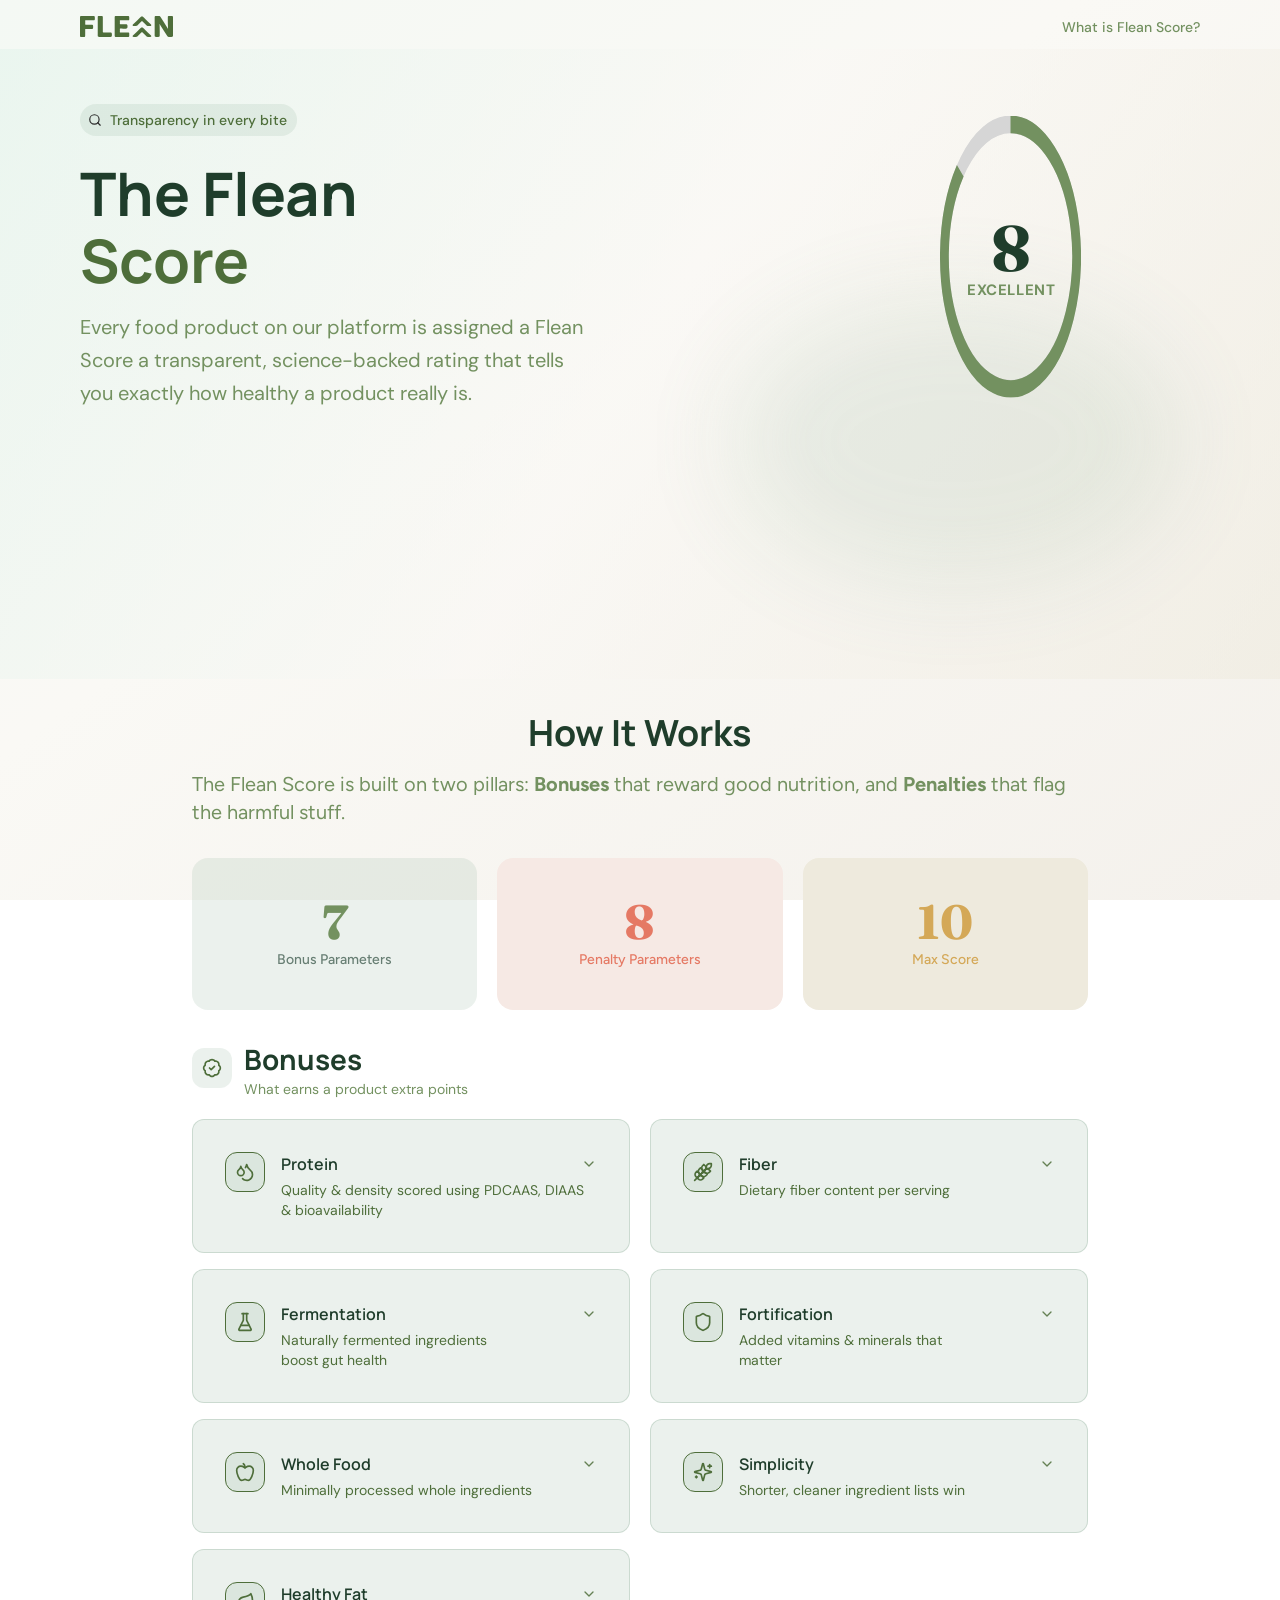
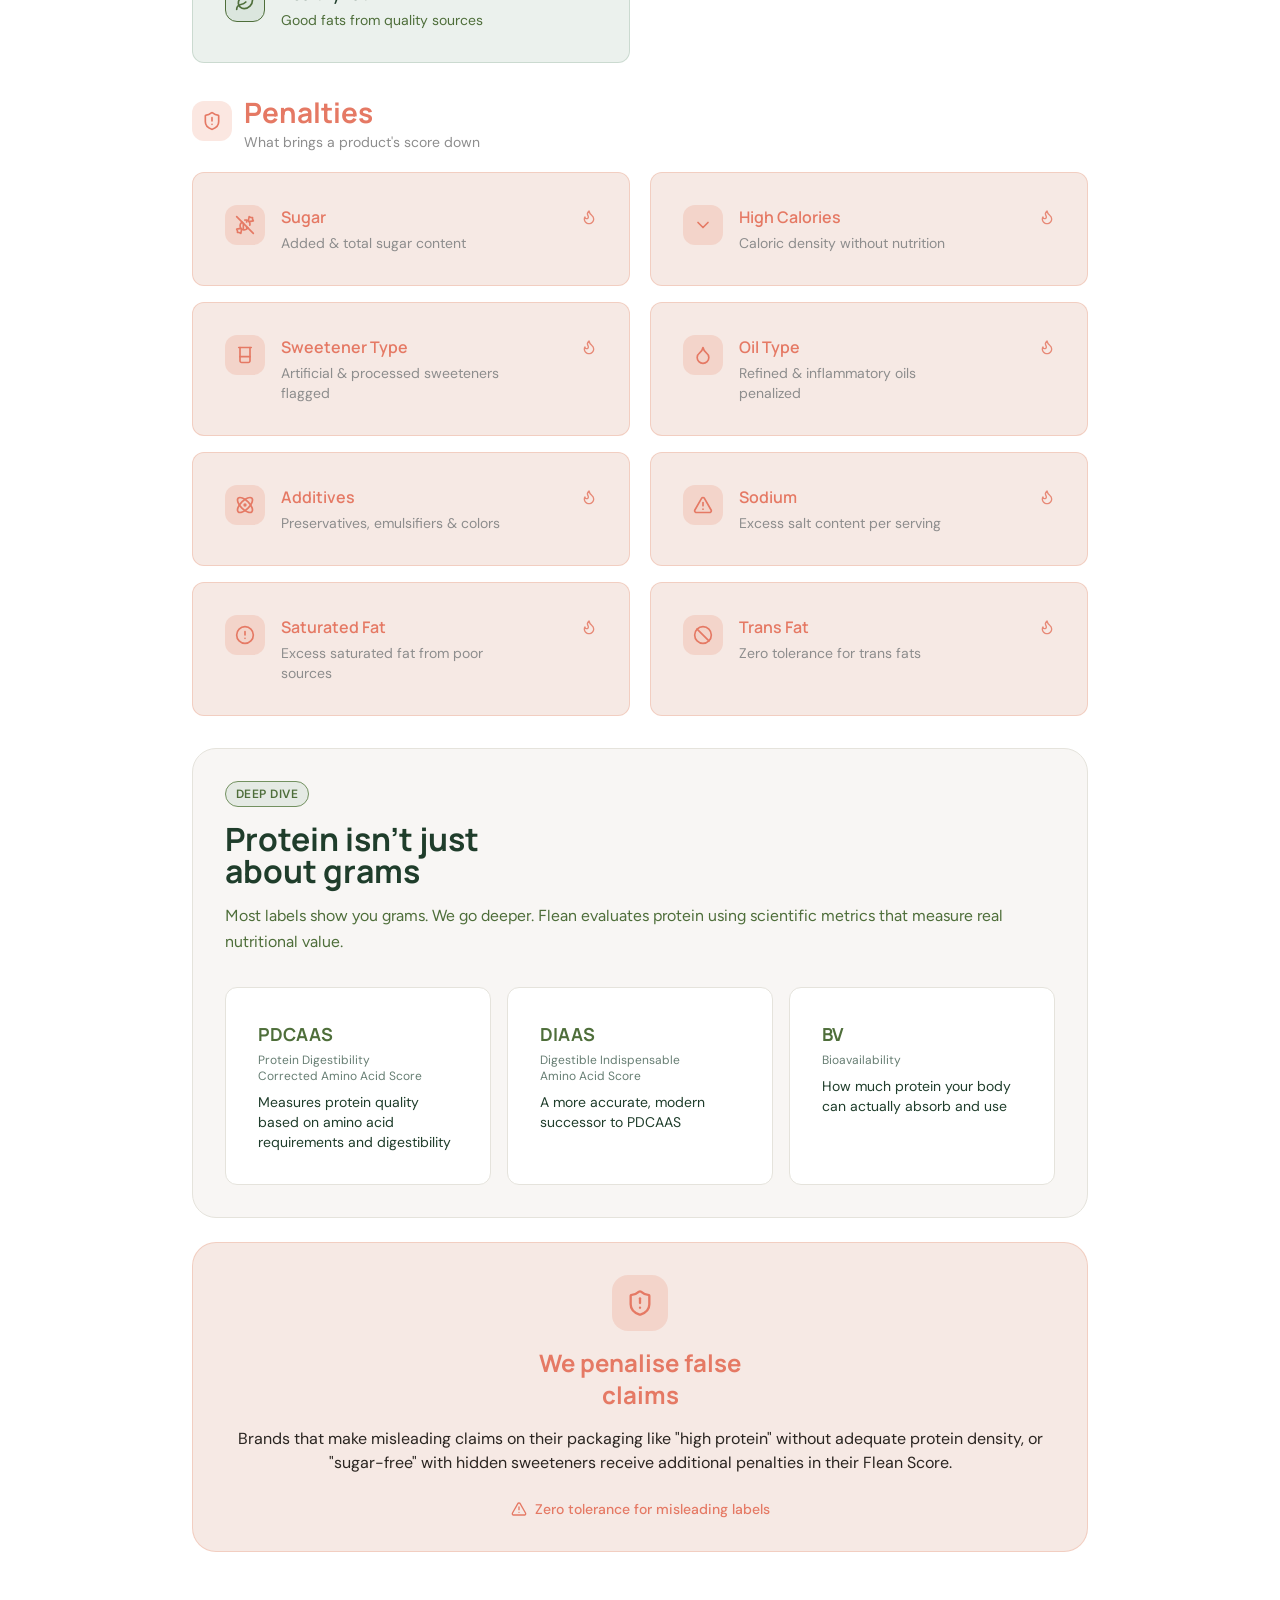
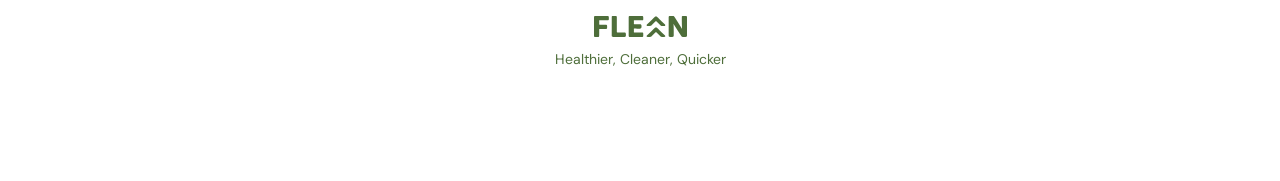
==== what-is-flean-score/index.html @ 88180ed4 "Added what is flean score page Made-with: Cursor" ====
<!DOCTYPE html>
<html lang="en">
  <head>
    <meta charset="UTF-8" />
    <meta name="viewport" content="width=device-width, initial-scale=1" />
    <title>Flean Score — Flean</title>
    <link rel="stylesheet" href="css/design-tokens.css" />
    <link rel="stylesheet" href="css/flean-score.css" />
  </head>
  <body>
    <div class="page" data-node-id="5088:2254">
      <header class="site-header">
        <a class="site-header__brand" href="#" aria-label="Flean home">
          <img src="assets/logo.svg" alt="" width="93" height="21" />
        </a>
        <a class="site-header__link" href="#">What is Flean Score?</a>
      </header>

      <section class="hero" aria-labelledby="hero-title">
        <div class="hero__gradient" aria-hidden="true"></div>
        <div class="hero__glow" aria-hidden="true"></div>
        <div class="hero__inner">
          <div class="hero__copy">
            <p class="hero__badge">
              <img src="assets/leaf.svg" alt="" width="14" height="14" />
              <span>Transparency in every bite</span>
            </p>
            <h1 id="hero-title" class="hero__title">
              <span class="hero__title-line hero__title-line--dark">The Flean</span>
              <span class="hero__title-line hero__title-line--green">Score</span>
            </h1>
            <p class="hero__lead">
              Every food product on our platform is assigned a Flean Score a transparent, science-backed rating that tells you exactly how healthy a product really is.
            </p>
          </div>
          <div class="hero__visual">
            <div class="score-dial" role="img" aria-label="Example score 8, Excellent">
              <div class="score-dial__rings">
                <img class="score-dial__ring" src="assets/score-ring.svg" alt="" width="216" height="216" />
                <img class="score-dial__track" src="assets/score-track.svg" alt="" width="216" height="216" />
              </div>
              <div class="score-dial__center">
                <span class="score-dial__value">8</span>
                <span class="score-dial__level">Excellent</span>
              </div>
            </div>
          </div>
        </div>
      </section>

      <section class="how" aria-labelledby="how-title">
        <div class="how__inner">
          <h2 id="how-title" class="how__title">How It Works</h2>
          <p class="how__text">
            <span class="how__text-fig">The Flean Score is built on two pillars: </span>
            <strong>Bonuses</strong><span class="how__text-fig"> that reward good nutrition, and </span><strong>Penalties</strong><span class="how__text-fig"> that flag the harmful stuff.</span>
          </p>
          <div class="stat-cards">
            <article class="stat-card stat-card--bonus">
              <p class="stat-card__value">7</p>
              <p class="stat-card__label">Bonus Parameters</p>
            </article>
            <article class="stat-card stat-card--penalty">
              <p class="stat-card__value">8</p>
              <p class="stat-card__label">Penalty Parameters</p>
            </article>
            <article class="stat-card stat-card--max">
              <p class="stat-card__value">10</p>
              <p class="stat-card__label">Max Score</p>
            </article>
          </div>
        </div>
      </section>

      <section class="metric-section" aria-labelledby="bonuses-title">
        <div class="metric-section__head metric-section__head--bonus">
          <div class="metric-section__icon metric-section__icon--bonus">
            <img src="assets/icon-bonus-header.svg" alt="" width="20" height="20" />
          </div>
          <div>
            <h2 id="bonuses-title" class="metric-section__title">Bonuses</h2>
            <p class="metric-section__subtitle metric-section__subtitle--bonus">What earns a product extra points</p>
          </div>
        </div>
        <ul class="metric-list">
          <li class="metric-card metric-card--bonus">
            <div class="metric-card__icon metric-card__icon--bonus"><img src="assets/icon-bonus-1.svg" alt="" width="20" height="20" /></div>
            <div class="metric-card__body">
              <div class="metric-card__row">
                <h3 class="metric-card__title">Protein</h3>
                <img class="metric-card__chevron" src="assets/chevron.svg" alt="" width="16" height="16" />
              </div>
              <p class="metric-card__desc">Quality &amp; density scored using PDCAAS, DIAAS &amp; bioavailability</p>
            </div>
          </li>
          <li class="metric-card metric-card--bonus">
            <div class="metric-card__icon metric-card__icon--bonus"><img src="assets/icon-bonus-2.svg" alt="" width="20" height="20" /></div>
            <div class="metric-card__body">
              <div class="metric-card__row">
                <h3 class="metric-card__title">Fiber</h3>
                <img class="metric-card__chevron" src="assets/chevron.svg" alt="" width="16" height="16" />
              </div>
              <p class="metric-card__desc">Dietary fiber content per serving</p>
            </div>
          </li>
          <li class="metric-card metric-card--bonus">
            <div class="metric-card__icon metric-card__icon--bonus"><img src="assets/icon-bonus-3.svg" alt="" width="20" height="20" /></div>
            <div class="metric-card__body">
              <div class="metric-card__row">
                <h3 class="metric-card__title">Fermentation</h3>
                <img class="metric-card__chevron" src="assets/chevron.svg" alt="" width="16" height="16" />
              </div>
              <p class="metric-card__desc">Naturally fermented ingredients<br />boost gut health</p>
            </div>
          </li>
          <li class="metric-card metric-card--bonus">
            <div class="metric-card__icon metric-card__icon--bonus"><img src="assets/icon-bonus-4.svg" alt="" width="20" height="20" /></div>
            <div class="metric-card__body">
              <div class="metric-card__row">
                <h3 class="metric-card__title">Fortification</h3>
                <img class="metric-card__chevron" src="assets/chevron.svg" alt="" width="16" height="16" />
              </div>
              <p class="metric-card__desc">Added vitamins &amp; minerals that<br />matter</p>
            </div>
          </li>
          <li class="metric-card metric-card--bonus">
            <div class="metric-card__icon metric-card__icon--bonus"><img src="assets/icon-bonus-5.svg" alt="" width="20" height="20" /></div>
            <div class="metric-card__body">
              <div class="metric-card__row">
                <h3 class="metric-card__title">Whole Food</h3>
                <img class="metric-card__chevron" src="assets/chevron.svg" alt="" width="16" height="16" />
              </div>
              <p class="metric-card__desc">Minimally processed whole ingredients</p>
            </div>
          </li>
          <li class="metric-card metric-card--bonus">
            <div class="metric-card__icon metric-card__icon--bonus"><img src="assets/icon-bonus-6.svg" alt="" width="20" height="20" /></div>
            <div class="metric-card__body">
              <div class="metric-card__row">
                <h3 class="metric-card__title">Simplicity</h3>
                <img class="metric-card__chevron" src="assets/chevron.svg" alt="" width="16" height="16" />
              </div>
              <p class="metric-card__desc">Shorter, cleaner ingredient lists win</p>
            </div>
          </li>
          <li class="metric-card metric-card--bonus">
            <div class="metric-card__icon metric-card__icon--bonus"><img src="assets/icon-bonus-7.svg" alt="" width="20" height="20" /></div>
            <div class="metric-card__body">
              <div class="metric-card__row">
                <h3 class="metric-card__title">Healthy Fat</h3>
                <img class="metric-card__chevron" src="assets/chevron.svg" alt="" width="16" height="16" />
              </div>
              <p class="metric-card__desc">Good fats from quality sources</p>
            </div>
          </li>
        </ul>
      </section>

      <section class="metric-section" aria-labelledby="penalties-title">
        <div class="metric-section__head metric-section__head--penalty">
          <div class="metric-section__icon metric-section__icon--penalty">
            <img src="assets/icon-penalty-header.svg" alt="" width="20" height="20" />
          </div>
          <div>
            <h2 id="penalties-title" class="metric-section__title metric-section__title--penalty">Penalties</h2>
            <p class="metric-section__subtitle metric-section__subtitle--penalty">What brings a product's score down</p>
          </div>
        </div>
        <ul class="metric-list">
          <li class="metric-card metric-card--penalty">
            <div class="metric-card__icon metric-card__icon--penalty"><img src="assets/icon-penalty-1.svg" alt="" width="20" height="20" /></div>
            <div class="metric-card__body">
              <div class="metric-card__row">
                <h3 class="metric-card__title metric-card__title--penalty">Sugar</h3>
                <img class="metric-card__chevron" src="assets/icon-chevron-penalty.svg" alt="" width="16" height="16" />
              </div>
              <p class="metric-card__desc metric-card__desc--muted">Added &amp; total sugar content</p>
            </div>
          </li>
          <li class="metric-card metric-card--penalty">
            <div class="metric-card__icon metric-card__icon--penalty"><img src="assets/icon-penalty-2.svg" alt="" width="20" height="20" /></div>
            <div class="metric-card__body">
              <div class="metric-card__row">
                <h3 class="metric-card__title metric-card__title--penalty">High Calories</h3>
                <img class="metric-card__chevron" src="assets/icon-chevron-penalty.svg" alt="" width="16" height="16" />
              </div>
              <p class="metric-card__desc metric-card__desc--muted">Caloric density without nutrition</p>
            </div>
          </li>
          <li class="metric-card metric-card--penalty">
            <div class="metric-card__icon metric-card__icon--penalty"><img src="assets/icon-penalty-sweetener.svg" alt="" width="20" height="20" /></div>
            <div class="metric-card__body">
              <div class="metric-card__row">
                <h3 class="metric-card__title metric-card__title--penalty">Sweetener Type</h3>
                <img class="metric-card__chevron" src="assets/icon-chevron-penalty.svg" alt="" width="16" height="16" />
              </div>
              <p class="metric-card__desc metric-card__desc--muted">Artificial &amp; processed sweeteners<br /><span class="metric-card__emph">flagged</span></p>
            </div>
          </li>
          <li class="metric-card metric-card--penalty">
            <div class="metric-card__icon metric-card__icon--penalty"><img src="assets/icon-penalty-oil.svg" alt="" width="20" height="20" /></div>
            <div class="metric-card__body">
              <div class="metric-card__row">
                <h3 class="metric-card__title metric-card__title--penalty">Oil Type</h3>
                <img class="metric-card__chevron" src="assets/icon-chevron-penalty.svg" alt="" width="16" height="16" />
              </div>
              <p class="metric-card__desc metric-card__desc--muted">Refined &amp; inflammatory oils<br /><span class="metric-card__emph">penalized</span></p>
            </div>
          </li>
          <li class="metric-card metric-card--penalty">
            <div class="metric-card__icon metric-card__icon--penalty"><img src="assets/icon-penalty-6.svg" alt="" width="20" height="20" /></div>
            <div class="metric-card__body">
              <div class="metric-card__row">
                <h3 class="metric-card__title metric-card__title--penalty">Additives</h3>
                <img class="metric-card__chevron" src="assets/icon-chevron-penalty.svg" alt="" width="16" height="16" />
              </div>
              <p class="metric-card__desc metric-card__desc--muted">Preservatives, emulsifiers &amp; colors</p>
            </div>
          </li>
          <li class="metric-card metric-card--penalty">
            <div class="metric-card__icon metric-card__icon--penalty"><img src="assets/icon-penalty-7.svg" alt="" width="20" height="20" /></div>
            <div class="metric-card__body">
              <div class="metric-card__row">
                <h3 class="metric-card__title metric-card__title--penalty">Sodium</h3>
                <img class="metric-card__chevron" src="assets/icon-chevron-penalty.svg" alt="" width="16" height="16" />
              </div>
              <p class="metric-card__desc metric-card__desc--muted">Excess salt content per serving</p>
            </div>
          </li>
          <li class="metric-card metric-card--penalty">
            <div class="metric-card__icon metric-card__icon--penalty"><img src="assets/icon-penalty-8.svg" alt="" width="20" height="20" /></div>
            <div class="metric-card__body">
              <div class="metric-card__row">
                <h3 class="metric-card__title metric-card__title--penalty">Saturated Fat</h3>
                <img class="metric-card__chevron" src="assets/icon-chevron-penalty.svg" alt="" width="16" height="16" />
              </div>
              <p class="metric-card__desc metric-card__desc--muted">Excess saturated fat from poor<br />sources</p>
            </div>
          </li>
          <li class="metric-card metric-card--penalty">
            <div class="metric-card__icon metric-card__icon--penalty"><img src="assets/icon-penalty-9.svg" alt="" width="20" height="20" /></div>
            <div class="metric-card__body">
              <div class="metric-card__row">
                <h3 class="metric-card__title metric-card__title--penalty">Trans Fat</h3>
                <img class="metric-card__chevron" src="assets/icon-chevron-penalty.svg" alt="" width="16" height="16" />
              </div>
              <p class="metric-card__desc metric-card__desc--muted">Zero tolerance for trans fats</p>
            </div>
          </li>
        </ul>
      </section>

      <section class="deep-dive" aria-labelledby="deep-dive-title">
        <div class="deep-dive__badge-wrap">
          <span class="deep-dive__badge">Deep Dive</span>
        </div>
        <h2 id="deep-dive-title" class="deep-dive__title">Protein isn't just<br />about grams</h2>
        <p class="deep-dive__intro">
          Most labels show you grams. We go deeper. Flean evaluates protein using scientific metrics that measure real nutritional value.
        </p>
        <div class="deep-dive__metrics">
          <article class="deep-metric">
            <h3 class="deep-metric__abbr">PDCAAS</h3>
            <p class="deep-metric__sub">Protein Digestibility<br />Corrected Amino Acid Score</p>
            <p class="deep-metric__text">Measures protein quality based on amino acid requirements and digestibility</p>
          </article>
          <article class="deep-metric">
            <h3 class="deep-metric__abbr">DIAAS</h3>
            <p class="deep-metric__sub">Digestible Indispensable<br />Amino Acid Score</p>
            <p class="deep-metric__text">A more accurate, modern successor to PDCAAS</p>
          </article>
          <article class="deep-metric">
            <h3 class="deep-metric__abbr">BV</h3>
            <p class="deep-metric__sub">Bioavailability</p>
            <p class="deep-metric__text">How much protein your body can actually absorb and use</p>
          </article>
        </div>
      </section>

      <section class="false-claims" aria-labelledby="false-claims-title">
        <div class="false-claims__icon-wrap">
          <img src="assets/shield.svg" alt="" width="28" height="28" />
        </div>
        <h2 id="false-claims-title" class="false-claims__title">We penalise false<br />claims</h2>
        <p class="false-claims__text">
          Brands that make misleading claims on their packaging like "high protein" without adequate protein density, or "sugar-free" with hidden sweeteners receive additional penalties in their Flean Score.
        </p>
        <p class="false-claims__note">
          <img src="assets/warning.svg" alt="" width="16" height="16" />
          <span>Zero tolerance for misleading labels</span>
        </p>
      </section>

      <footer class="site-footer">
        <img src="assets/logo-footer.svg" alt="" width="93" height="21" />
        <p class="site-footer__tagline">Healthier, Cleaner, Quicker</p>
      </footer>
    </div>
  </body>
</html>
---- what-is-flean-score/css/design-tokens.css ----
/**
 * Flean Score — design tokens
 * Source: Figma "Flean Application" (file key Ip8sZkzULH8kTSN7MCViD3),
 * frame "Flean Score" (5088:2254). Colors & type sampled from the file;
 * "Variable collection" locals merged below.
 *
 * To refresh codegen context: open the file in Figma desktop, select the
 * Flean Score frame, then run get_design_context from the Figma MCP.
 */

@import url("https://fonts.googleapis.com/css2?family=DM+Sans:ital,opsz,wght@0,9..40,400;0,9..40,500;0,9..40,600;0,9..40,700;1,9..40,400&family=Fraunces:opsz,wght@9..144,700&family=Figtree:wght@400;500;700&family=Manrope:wght@600;700;800&display=swap");

:root {
  /* ----- Figma variables ("Variable collection") — exact names as CSS-safe ----- */
  --figma-colour-1: #739160;
  --figma-colour-2: #ffffff;
  --figma-text-1: #979899;
  --figma-sub-background: rgb(
    143 175 154 / 0.18
  ); /* Sub-background: #8faf9a @ 18% */
  --figma-line: #d7d7d7;
  --figma-text-2: #8d8d8d;
  --figma-sub-background-2: rgb(
    212 168 87 / 0.5
  ); /* #d4a857 @ 50% — use where semi-transparent gold tint is needed */
  --figma-text-body: #4e6e3a;
  --figma-nos: #e57964; /* penalty / "no" accent */
  --figma-main-background: #f4f1ec;
  --figma-text-headings: #2a2521;
  --figma-text-sub-headings: #2b2b2b;
  --figma-text-sub-headings-2: #d4a857;
  --figma-buttons: #1f3d2b;
  --figma-background: #8faf9a; /* solid brand green from variables */

  /* ----- Names used by Figma MCP codegen (matches var() in design context export) ----- */
  --colour-1: var(--figma-colour-1);
  --colour-2: var(--figma-colour-2);
  --sub-background: var(--figma-sub-background);
  --text-2: var(--figma-text-2);

  /* ----- Semantic aliases — Flean Score page ----- */
  --color-page-bg: var(--figma-main-background);
  --color-surface: var(--figma-colour-2);
  --color-card: #f8f6f4;
  --color-card-border: #e5e3dc;
  --color-background-muted: #ffffff; /* nested metric blocks */

  --color-text-primary: var(--figma-text-body);
  --color-text-heading: var(--figma-buttons);
  --color-text-heading-alt: var(--figma-text-headings);
  --color-text-muted: var(--figma-text-2);
  --color-text-subtle: var(--figma-text-1);

  --color-accent-green: var(--figma-text-body);
  --color-accent-olive: var(--figma-colour-1);
  --color-accent-gold: var(--figma-text-sub-headings-2);
  --color-penalty: var(--figma-nos);
  --color-penalty-surface: #f6e9e4;
  --color-penalty-text: #2a2521;

  --color-bonus-muted-bg: var(--figma-sub-background);
  --color-penalty-muted-bg: var(--figma-sub-background-2);
  --color-secondary-section-bg: #eeeadd; /* Max score tile */

  --color-icon-tint: rgb(226 97 54 / 0.15);
  --color-card-stroke-penalty: rgb(226 97 54 / 0.2);
  --color-divider: #d6d6d6;
  --color-line: var(--figma-line);

  --color-score-ring: #4e6e3a;
  --color-score-ring-stroke: #2b2b2b;

  /* Typography — families from Figma text layers */
  --font-heading: "Manrope", system-ui, sans-serif;
  --font-body: "DM Sans", system-ui, sans-serif;
  --font-display: "Fraunces", Georgia, "Times New Roman", serif;
  --font-label: "Figtree", system-ui, sans-serif;

  /* Type scale (px) */
  --text-nav: 0.875rem; /* 14 */
  --text-body-lg: 1.125rem; /* 18 hero description */
  --text-body: 0.875rem; /* 14 */
  --text-caption: 0.875rem;
  --text-metric-title: 1rem; /* 16 */
  --text-section-lg: 1.875rem; /* 30 */
  --text-section: 1.5rem; /* 24 */
  --text-hero: 2.25rem; /* 36 */
  --text-stat: 3rem; /* 48 Fraunces */

  --leading-tight: 1.11; /* 40/36 */
  --leading-hero: 1.25; /* 45/36 */
  --leading-snug: 1.2; /* 24/20 */
  --leading-body: 1.625; /* ~29.25/18 */
  --leading-normal: 1.43; /* 20/14 */

  --letter-spacing-tight-label: 0.04em; /* Score level ~0.6px @ 14px */

  /* Layout */
  --page-max-width: 390px;
  --page-gutter: 2.5rem; /* horizontal inset for .page (desktop / wide) */
  --page-gutter-effective: var(--page-gutter); /* narrow screens override below */
  --radius-xl: 0.75rem; /* 12px — matches Tailwind rounded-xl */
  --radius-pill: 624.9375rem;

  /* Shared card column + padding (stat, metric, false-claims, deep dive) */
  --card-rail-max: 56rem;
  --card-padding: 2rem; /* default; mobile override below */

  /* Shadows — not defined as variables in file; optional polish */
  --shadow-none: none;
}

/* Phones: stronger insets + card padding (avoids clamp pinning to 1rem) */
@media (max-width: 639.98px) {
  :root {
    --card-padding: 2.25rem;
    --page-gutter-effective: max(1.5rem, min(2.25rem, 6vw + 1.25rem));
  }
}
---- what-is-flean-score/css/flean-score.css ----
/* Flean Score page — layout & components (tokens in design-tokens.css) */

*,
*::before,
*::after {
  box-sizing: border-box;
}

html {
  min-height: 100%;
  overflow-x: clip; /* full-bleed hero (100vw) without horizontal scroll */
}

body {
  margin: 0;
  min-height: 100vh;
  color: var(--color-text-primary);
  font-family: var(--font-body);
  font-size: var(--text-body);
  line-height: var(--leading-normal);
  -webkit-font-smoothing: antialiased;
  /* Full-viewport wash — no “phone frame” or outer gray band */
  background: linear-gradient(
    145deg,
    #f4f9f4 0%,
    #faf9f5 42%,
    var(--color-page-bg) 100%
  );
  background-attachment: fixed;
}

@media (max-width: 48rem) {
  body {
    background-attachment: scroll;
  }
}

img {
  display: block;
  max-width: 100%;
  height: auto;
}

.page {
  width: 100%;
  max-width: 75rem; /* ~1200px — content column on large screens */
  margin: 0 auto;
  padding-left: max(
    var(--page-gutter-effective),
    env(safe-area-inset-left, 0px)
  );
  padding-right: max(
    var(--page-gutter-effective),
    env(safe-area-inset-right, 0px)
  );
  padding-bottom: clamp(2.5rem, 5vw, 4rem);
  background: transparent;
}

/* ----- Header ----- */
.site-header {
  display: flex;
  align-items: center;
  justify-content: space-between;
  padding-top: 0.75rem;
  padding-bottom: 0.5rem;
}

.site-header__brand {
  display: flex;
  line-height: 0;
}

.site-header__link {
  font-family: var(--font-body);
  font-weight: 500;
  font-size: var(--text-nav);
  line-height: 1.25rem;
  color: var(--colour-1);
  text-decoration: none;
}

.site-header__link:hover {
  text-decoration: underline;
}

/* ----- Hero ----- */
.hero {
  position: relative;
  /* Full-viewport bleed (gradient stretches edge to edge) */
  width: 100vw;
  max-width: 100vw;
  margin-left: calc(50% - 50vw);
  min-height: clamp(28rem, 70vh, 40rem);
  overflow: hidden;
  padding-bottom: clamp(1.5rem, 4vw, 3rem);
}

.hero__gradient {
  position: absolute;
  inset: 0;
  opacity: 0.55;
  background: linear-gradient(
    120.13deg,
    rgb(226, 243, 235) 0%,
    rgb(250, 248, 245) 50%,
    rgb(238, 234, 221) 100%
  );
  border-radius: 0;
  pointer-events: none;
}

.hero__glow {
  position: absolute;
  left: 50%;
  bottom: 1.5rem;
  width: min(22.5rem, 80vw);
  height: 14rem;
  transform: translateX(-50%);
  border-radius: 50%;
  background: var(--sub-background);
  filter: blur(48px);
  pointer-events: none;
}

.hero__inner {
  position: relative;
  z-index: 1;
  display: flex;
  flex-direction: column;
  align-items: stretch;
  gap: clamp(1.5rem, 4vw, 3rem);
  padding-top: clamp(1.25rem, 3vw, 2.5rem);
  padding-left: max(
    var(--page-gutter-effective),
    env(safe-area-inset-left, 0px)
  );
  padding-right: max(
    var(--page-gutter-effective),
    env(safe-area-inset-right, 0px)
  );
  max-width: 75rem;
  margin: 0 auto;
}

.hero__copy {
  max-width: 26rem;
  margin: 0 auto;
  width: 100%;
}

.hero__visual {
  display: flex;
  justify-content: center;
  align-items: center;
  flex-shrink: 0;
}

.hero__badge {
  display: inline-flex;
  align-items: center;
  gap: 0.5rem;
  margin: 0 0 1.5rem;
  padding: 0.375rem 0.625rem 0.375rem 0.5rem;
  border-radius: var(--radius-pill);
  background: var(--sub-background);
  font-family: var(--font-body);
  font-weight: 500;
  font-size: var(--text-nav);
  line-height: 1.25rem;
  color: var(--color-accent-green);
}

.hero__title {
  margin: 0 0 1rem;
  font-family: var(--font-heading);
  font-weight: 700;
  font-size: clamp(2rem, 5vw + 1.25rem, 2.75rem);
  line-height: 1.15;
}

.hero__title-line {
  display: block;
}

.hero__title-line--dark {
  color: var(--color-text-heading);
}

.hero__title-line--green {
  color: var(--color-accent-green);
}

.hero__lead {
  margin: 0;
  max-width: 36rem;
  font-size: clamp(1rem, 1.35vw + 0.85rem, 1.25rem);
  line-height: 1.65;
  color: var(--colour-1);
}

/* Score dial */
.score-dial {
  position: relative;
  width: clamp(15rem, 12vw + 10rem, 20rem);
  height: clamp(15rem, 12vw + 10rem, 20rem);
  margin: 0 auto;
}

.score-dial__rings {
  position: absolute;
  inset: 0;
  transform: rotate(-90deg);
}

.score-dial__ring,
.score-dial__track {
  position: absolute;
  inset: 5%;
  width: 90%;
  height: 90%;
  object-fit: contain;
}

.score-dial__track {
  z-index: 1;
}

.score-dial__center {
  position: absolute;
  inset: 0;
  z-index: 2;
  display: flex;
  flex-direction: column;
  align-items: center;
  justify-content: center;
  gap: 0.125rem;
  pointer-events: none;
}

.score-dial__value {
  font-family: var(--font-display);
  font-weight: 700;
  font-size: clamp(2.75rem, 4vw + 1.5rem, 4rem);
  line-height: 1;
  color: var(--color-text-heading);
  font-variation-settings: "SOFT" 0, "WONK" 1;
}

.score-dial__level {
  font-family: var(--font-body);
  font-weight: 700;
  font-size: clamp(0.8125rem, 0.5vw + 0.7rem, 0.9375rem);
  line-height: 1rem;
  letter-spacing: var(--letter-spacing-tight-label);
  text-transform: uppercase;
  color: var(--colour-1);
}

/* ----- Divider ----- */
.section-rule {
  margin: clamp(0.5rem, 2vw, 1.5rem) 0;
  line-height: 0;
  max-width: 68rem;
  margin-left: auto;
  margin-right: auto;
}

.section-rule img {
  width: 100%;
  height: 1px;
}

/* ----- How it works ----- */
.how {
  padding-top: 2rem;
  padding-bottom: 2rem;
}

.how__inner {
  width: 100%;
  max-width: var(--card-rail-max);
  margin: 0 auto;
  text-align: center;
}

.how__title {
  margin: 0 0 1rem;
  font-family: var(--font-heading);
  font-weight: 700;
  font-size: clamp(1.625rem, 2.5vw + 1rem, 2.25rem);
  line-height: 1.2;
  color: var(--color-text-heading);
}

.how__text {
  margin: 0 0 2rem;
  width: 100%;
  max-width: none;
  font-size: clamp(1rem, 1.2vw + 0.9rem, 1.25rem);
  line-height: 1.75rem;
  color: var(--colour-1);
  text-align: left;
  box-sizing: border-box;
}

.how__text-fig {
  font-family: var(--font-label);
  font-weight: 400;
}

.how__text strong {
  font-family: var(--font-label);
  font-weight: 700;
}

.stat-cards {
  display: grid;
  grid-template-columns: 1fr;
  gap: 1.5rem;
  width: 100%;
  margin: 0 auto;
}

.stat-card {
  display: flex;
  flex-direction: column;
  align-items: center;
  justify-content: center;
  min-height: 8.75rem;
  padding: var(--card-padding);
  border-radius: 1rem;
  text-align: center;
  box-sizing: border-box;
}

.stat-card--bonus {
  background: var(--sub-background);
}

.stat-card--bonus .stat-card__value {
  color: var(--colour-1);
}

.stat-card--bonus .stat-card__label {
  color: #677e73;
}

.stat-card--penalty {
  background: var(--color-penalty-surface);
  color: var(--color-penalty);
}

.stat-card--max {
  background: var(--color-secondary-section-bg);
  color: var(--color-accent-gold);
}

.stat-card__value {
  margin: 0;
  font-family: var(--font-display);
  font-weight: 700;
  font-size: var(--text-stat);
  line-height: 3rem;
  font-variation-settings: "SOFT" 0, "WONK" 1;
}

.stat-card__label {
  margin: 0.25rem 0 0;
  font-family: var(--font-label);
  font-weight: 500;
  font-size: var(--text-nav);
  line-height: 1.25rem;
}

/* ----- Bonus / Penalty sections ----- */
.metric-section {
  width: 100%;
  max-width: var(--card-rail-max);
  margin-left: auto;
  margin-right: auto;
  padding-bottom: 2rem;
}

.metric-section__head {
  display: flex;
  align-items: flex-start;
  gap: 0.75rem;
  margin-bottom: 1.25rem;
  width: 100%;
}

.metric-section__icon {
  flex-shrink: 0;
  width: 2.5rem;
  height: 2.5rem;
  border-radius: var(--radius-xl);
  display: flex;
  align-items: center;
  justify-content: center;
  margin-top: 0.375rem;
}

.metric-section__icon--bonus {
  background: var(--sub-background);
}

.metric-section__icon--penalty {
  background: var(--color-icon-tint);
}

.metric-section__title {
  margin: 0;
  font-family: var(--font-heading);
  font-weight: 700;
  font-size: clamp(1.25rem, 1.5vw + 1rem, 1.75rem);
  line-height: 1.25;
  color: var(--color-text-heading);
}

.metric-section__title--penalty {
  color: var(--color-penalty);
}

.metric-section__subtitle {
  margin: 0.125rem 0 0;
  font-family: var(--font-body);
  font-size: var(--text-nav);
  line-height: 1.25rem;
}

.metric-section__subtitle--bonus {
  color: var(--colour-1);
}

.metric-section__subtitle--penalty {
  color: var(--text-2);
}

.metric-list {
  list-style: none;
  margin: 0;
  padding: 0;
  display: flex;
  flex-direction: column;
  gap: 1rem;
  width: 100%;
}

.metric-card {
  display: flex;
  gap: 1rem;
  padding: var(--card-padding);
  border-radius: var(--radius-xl);
  box-sizing: border-box;
}

.metric-card--bonus {
  background: var(--sub-background);
  border: 1px solid rgb(143 175 154 / 0.35);
}

.metric-card--penalty {
  background: var(--color-penalty-surface);
  border: 1px solid var(--color-card-stroke-penalty);
}

.metric-card__icon {
  flex-shrink: 0;
  width: 2.5rem;
  height: 2.5rem;
  border-radius: var(--radius-xl);
  display: flex;
  align-items: center;
  justify-content: center;
}

.metric-card__icon--bonus {
  background: var(--sub-background);
  border: 1px solid var(--color-accent-green);
}

.metric-card__icon--penalty {
  background: var(--color-icon-tint);
}

.metric-card__body {
  flex: 1;
  min-width: 0;
}

.metric-card__row {
  display: flex;
  align-items: flex-start;
  justify-content: space-between;
  gap: 0.5rem;
}

.metric-card__title {
  margin: 0;
  font-family: var(--font-heading);
  font-weight: 600;
  font-size: var(--text-metric-title);
  line-height: 1.5rem;
  color: var(--color-text-heading);
}

.metric-card__title--penalty {
  color: var(--color-penalty);
}

.metric-card__chevron {
  flex-shrink: 0;
  margin-top: 0.25rem;
  opacity: 0.85;
}

.metric-card__desc {
  margin: 0.25rem 0 0;
  font-family: var(--font-body);
  font-size: var(--text-body);
  line-height: 1.25rem;
  color: var(--color-accent-green);
}

.metric-card__desc--muted {
  color: var(--text-2);
}

.metric-card__emph {
  display: inline;
}

/* ----- Deep dive ----- */
.deep-dive {
  width: 100%;
  max-width: var(--card-rail-max);
  margin: 0 auto 1.5rem;
  padding: var(--card-padding);
  background: var(--color-card);
  border: 1px solid var(--color-card-border);
  border-radius: clamp(1rem, 2vw, 1.5rem);
  box-sizing: border-box;
}

.deep-dive__badge-wrap {
  margin-bottom: 1rem;
}

.deep-dive__badge {
  display: inline-block;
  padding: 0.25rem 0.625rem;
  border-radius: var(--radius-pill);
  background: var(--sub-background);
  border: 1px solid var(--colour-1);
  font-family: var(--font-body);
  font-weight: 600;
  font-size: 0.75rem;
  line-height: 1rem;
  letter-spacing: 0.04em;
  text-transform: uppercase;
  color: var(--color-accent-green);
}

.deep-dive__title {
  margin: 0 0 1rem;
  font-family: var(--font-heading);
  font-weight: 700;
  font-size: var(--text-section);
  line-height: 2rem;
  color: var(--color-text-heading);
}

.deep-dive__intro {
  margin: 0 0 2rem;
  font-family: var(--font-label);
  font-size: 1rem;
  line-height: 1.625rem;
  color: var(--color-accent-green);
}

.deep-dive__metrics {
  display: flex;
  flex-direction: column;
  gap: 1rem;
}

.deep-metric {
  padding: var(--card-padding);
  background: var(--colour-2);
  border: 1px solid var(--color-card-border);
  border-radius: var(--radius-xl);
  box-sizing: border-box;
}

.deep-metric__abbr {
  margin: 0 0 0.25rem;
  font-family: var(--font-heading);
  font-weight: 700;
  font-size: 1.125rem;
  line-height: 1.75rem;
  color: var(--color-accent-green);
}

.deep-metric__sub {
  margin: 0 0 0.5rem;
  font-family: var(--font-body);
  font-size: 0.75rem;
  line-height: 1rem;
  color: #677e73;
}

.deep-metric__text {
  margin: 0;
  font-family: var(--font-body);
  font-size: var(--text-body);
  line-height: 1.25rem;
  color: var(--color-text-heading);
}

/* ----- False claims ----- */
.false-claims {
  width: 100%;
  max-width: var(--card-rail-max);
  margin: 0 auto 2rem;
  padding: var(--card-padding);
  text-align: center;
  background: var(--color-penalty-surface);
  border: 1px solid var(--color-card-stroke-penalty);
  border-radius: clamp(1rem, 2vw, 1.5rem);
  box-sizing: border-box;
}

.false-claims__icon-wrap {
  width: 3.5rem;
  height: 3.5rem;
  margin: 0 auto 1rem;
  display: flex;
  align-items: center;
  justify-content: center;
  border-radius: 1rem;
  background: var(--color-icon-tint);
}

.false-claims__title {
  margin: 0 0 1rem;
  font-family: var(--font-heading);
  font-weight: 700;
  font-size: var(--text-section);
  line-height: 2rem;
  color: var(--color-penalty);
}

.false-claims__text {
  margin: 0 0 1.5rem;
  font-family: var(--font-body);
  font-size: clamp(0.875rem, 0.8vw + 0.8rem, 1rem);
  line-height: 1.5;
  color: var(--color-penalty-text);
  text-align: center;
}

.false-claims__note {
  display: flex;
  align-items: center;
  justify-content: center;
  gap: 0.5rem;
  margin: 0;
  font-family: var(--font-body);
  font-weight: 500;
  font-size: var(--text-nav);
  line-height: 1.25rem;
  color: var(--color-penalty);
}

/* ----- Footer ----- */
.site-footer {
  display: flex;
  flex-direction: column;
  align-items: center;
  gap: 0.75rem;
  padding: 2rem 0 3rem;
}

.site-footer__tagline {
  margin: 0;
  font-family: var(--font-body);
  font-size: var(--text-nav);
  line-height: 1.25rem;
  color: var(--color-accent-green);
}

/* ----- Tablet: stat row ----- */
@media (min-width: 640px) {
  .stat-cards {
    grid-template-columns: repeat(3, 1fr);
    gap: 1.25rem;
  }

  .stat-card {
    min-height: 9.5rem;
  }
}

/* ----- Desktop: hero split + wider grids ----- */
@media (min-width: 1024px) {
  .hero__inner {
    flex-direction: row;
    align-items: center;
    justify-content: space-between;
    gap: clamp(2rem, 5vw, 4rem);
    padding-top: clamp(2rem, 4vw, 3.5rem);
  }

  .hero__copy {
    margin: 0;
    flex: 1;
    min-width: min(28rem, 45%);
    max-width: 32rem;
    text-align: left;
  }

  .hero__badge {
    margin-left: 0;
  }

  .hero__title {
    font-size: clamp(2.5rem, 3.5vw + 1.25rem, 3.75rem);
    line-height: 1.12;
  }

  .hero__visual {
    flex: 0 0 auto;
    width: auto;
    justify-content: flex-end;
    padding-right: clamp(0.5rem, 3vw, 2rem);
  }

  .hero__glow {
    left: auto;
    right: 8%;
    bottom: 15%;
    width: 28rem;
    height: 18rem;
    transform: none;
    opacity: 0.9;
  }

  .metric-list {
    display: grid;
    grid-template-columns: repeat(2, minmax(0, 1fr));
    gap: 1rem 1.25rem;
  }

  .deep-dive__title {
    font-size: clamp(1.5rem, 2vw + 1rem, 2rem);
  }

  .deep-dive__metrics {
    display: grid;
    grid-template-columns: repeat(3, minmax(0, 1fr));
    gap: 1rem;
    align-items: stretch;
  }

  .deep-metric {
    height: 100%;
  }
}

@media (min-width: 1280px) {
  .site-header {
    padding-top: 1rem;
    padding-bottom: 0.75rem;
  }
}
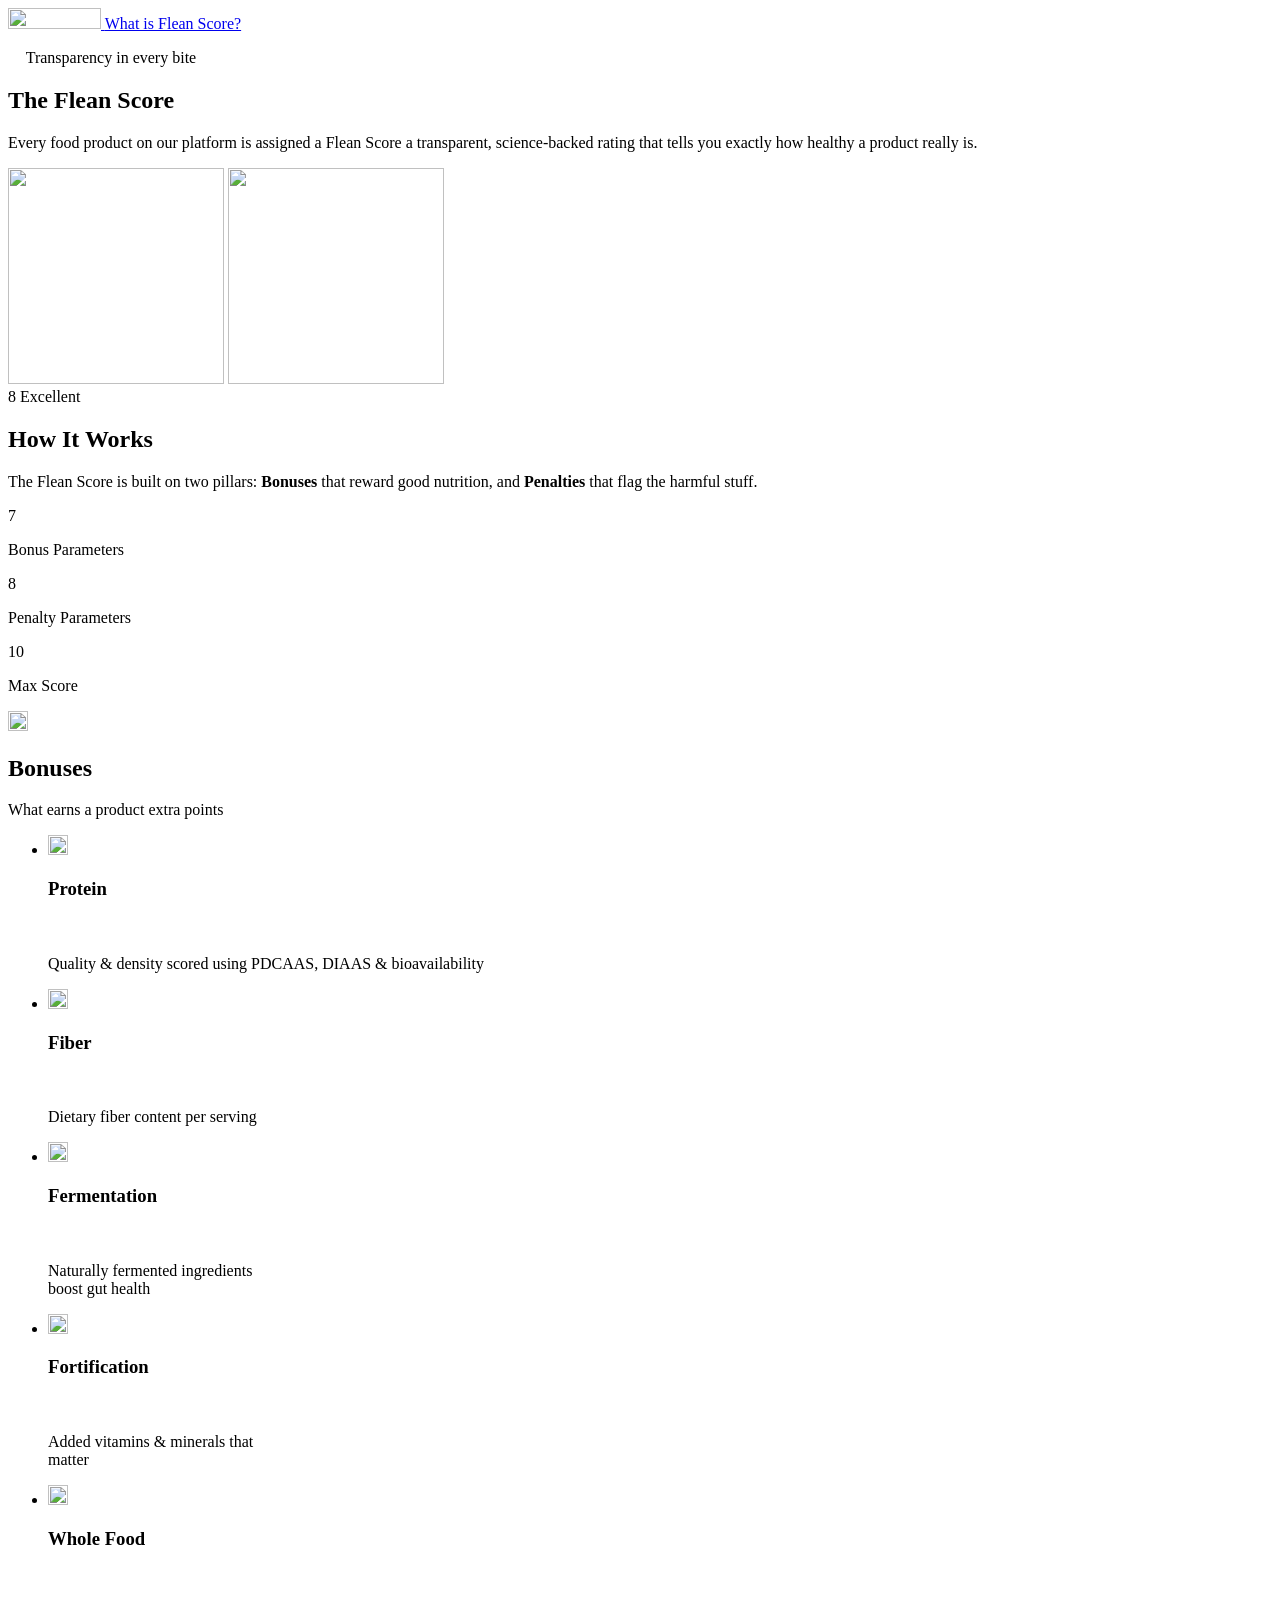
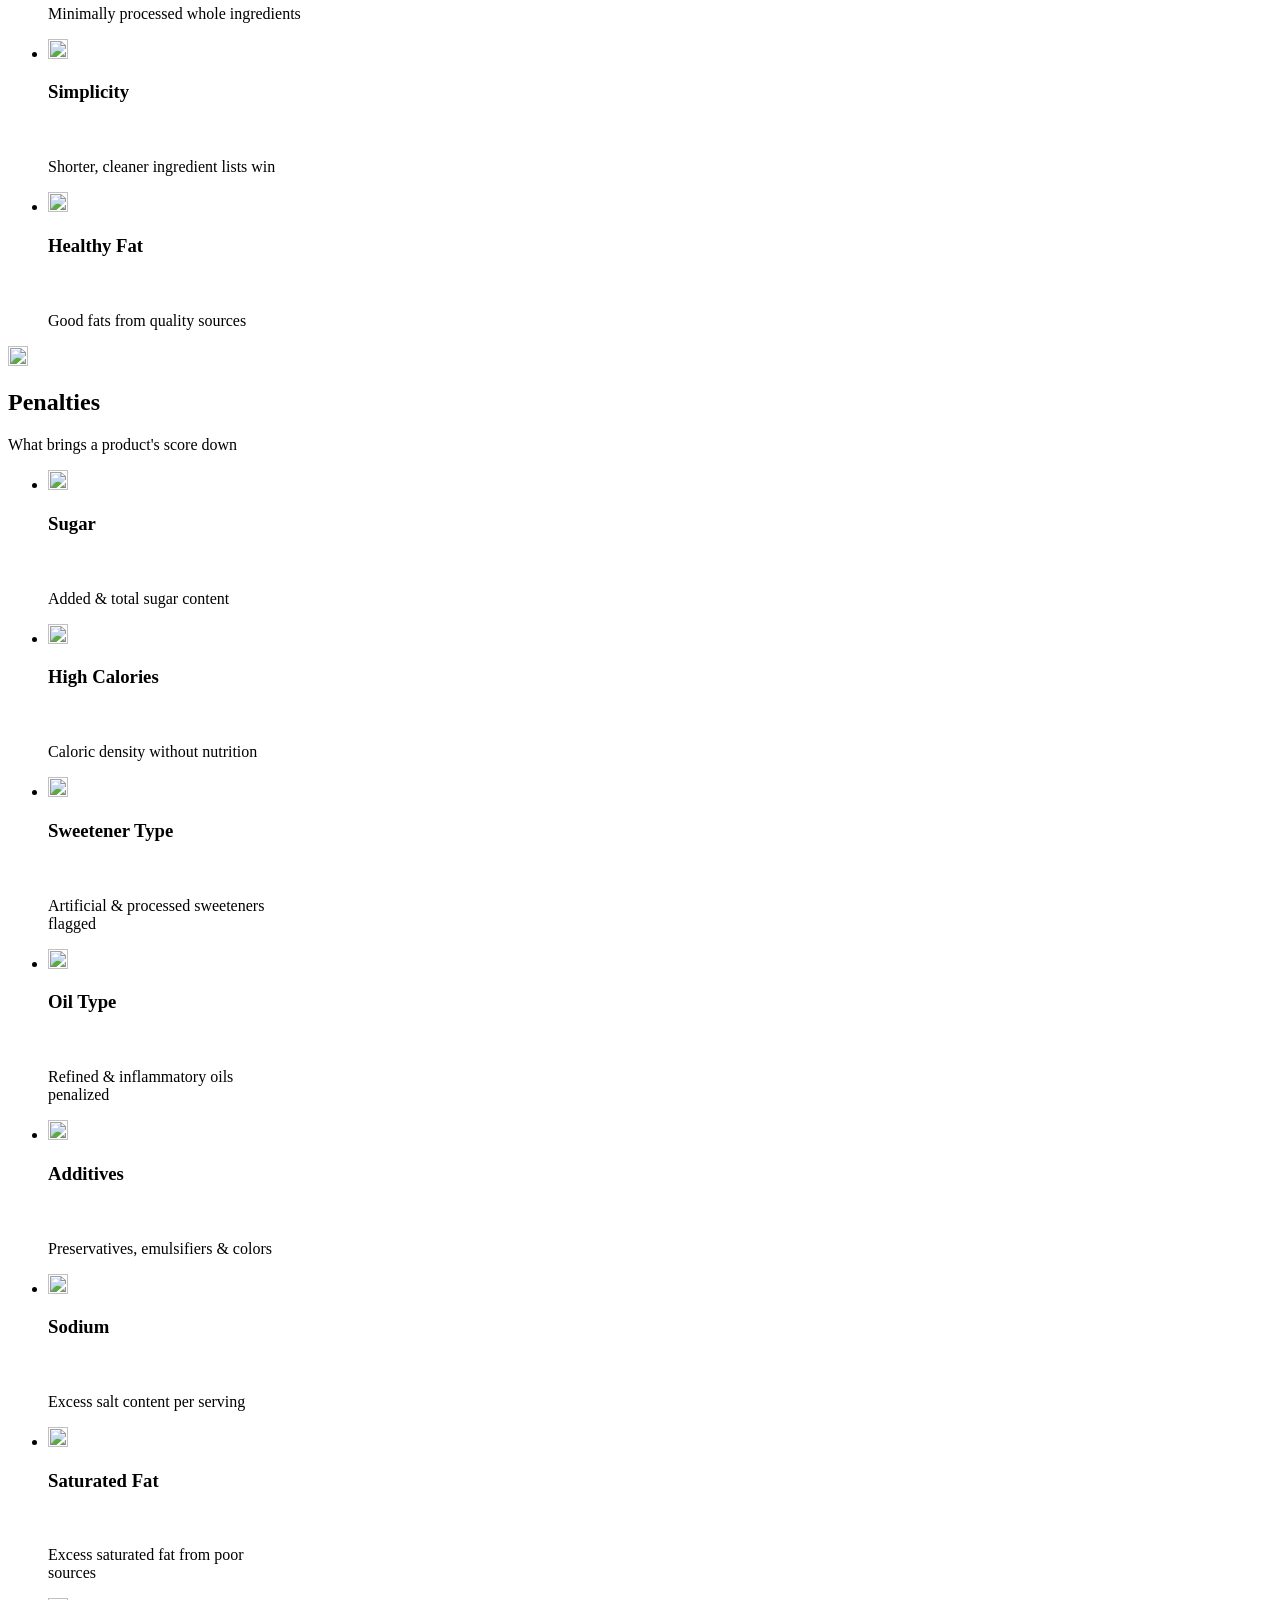
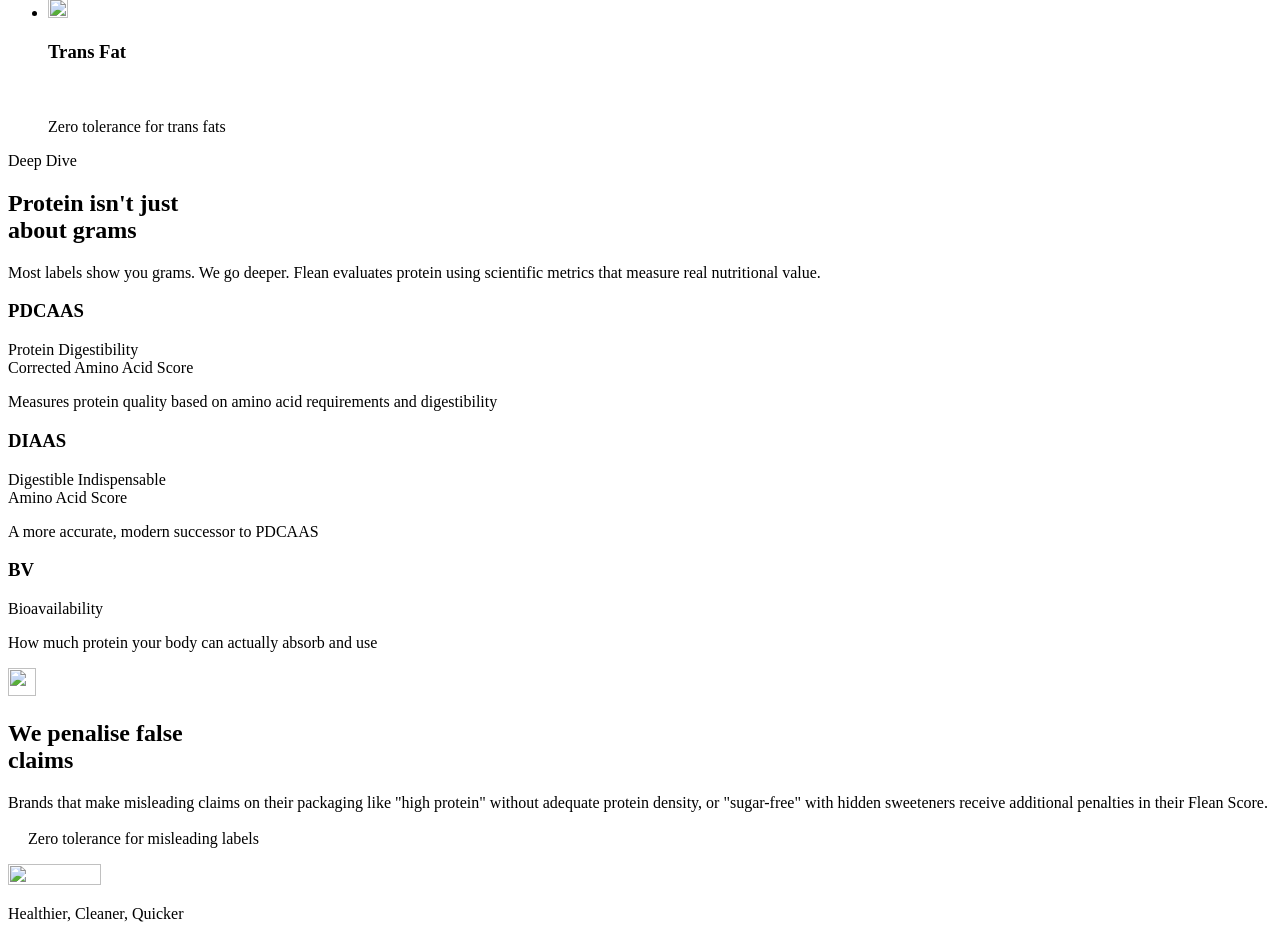
==== commit 7d8a3572: "fix(flean-score): use root-relative URLs for CSS and assets Relative paths resolved to /css/... when" ====
--- a/what-is-flean-score/index.html
+++ b/what-is-flean-score/index.html
@@ -4,14 +4,14 @@
     <meta charset="UTF-8" />
     <meta name="viewport" content="width=device-width, initial-scale=1" />
     <title>Flean Score — Flean</title>
-    <link rel="stylesheet" href="css/design-tokens.css" />
-    <link rel="stylesheet" href="css/flean-score.css" />
+    <link rel="stylesheet" href="/flean-score/css/design-tokens.css" />
+    <link rel="stylesheet" href="/flean-score/css/flean-score.css" />
   </head>
   <body>
     <div class="page" data-node-id="5088:2254">
       <header class="site-header">
         <a class="site-header__brand" href="#" aria-label="Flean home">
-          <img src="assets/logo.svg" alt="" width="93" height="21" />
+          <img src="/flean-score/assets/logo.svg" alt="" width="93" height="21" />
         </a>
         <a class="site-header__link" href="#">What is Flean Score?</a>
       </header>
@@ -22,7 +22,7 @@
         <div class="hero__inner">
           <div class="hero__copy">
             <p class="hero__badge">
-              <img src="assets/leaf.svg" alt="" width="14" height="14" />
+              <img src="/flean-score/assets/leaf.svg" alt="" width="14" height="14" />
               <span>Transparency in every bite</span>
             </p>
             <h1 id="hero-title" class="hero__title">
@@ -36,8 +36,8 @@
           <div class="hero__visual">
             <div class="score-dial" role="img" aria-label="Example score 8, Excellent">
               <div class="score-dial__rings">
-                <img class="score-dial__ring" src="assets/score-ring.svg" alt="" width="216" height="216" />
-                <img class="score-dial__track" src="assets/score-track.svg" alt="" width="216" height="216" />
+                <img class="score-dial__ring" src="/flean-score/assets/score-ring.svg" alt="" width="216" height="216" />
+                <img class="score-dial__track" src="/flean-score/assets/score-track.svg" alt="" width="216" height="216" />
               </div>
               <div class="score-dial__center">
                 <span class="score-dial__value">8</span>
@@ -75,7 +75,7 @@
       <section class="metric-section" aria-labelledby="bonuses-title">
         <div class="metric-section__head metric-section__head--bonus">
           <div class="metric-section__icon metric-section__icon--bonus">
-            <img src="assets/icon-bonus-header.svg" alt="" width="20" height="20" />
+            <img src="/flean-score/assets/icon-bonus-header.svg" alt="" width="20" height="20" />
           </div>
           <div>
             <h2 id="bonuses-title" class="metric-section__title">Bonuses</h2>
@@ -84,71 +84,71 @@
         </div>
         <ul class="metric-list">
           <li class="metric-card metric-card--bonus">
-            <div class="metric-card__icon metric-card__icon--bonus"><img src="assets/icon-bonus-1.svg" alt="" width="20" height="20" /></div>
+            <div class="metric-card__icon metric-card__icon--bonus"><img src="/flean-score/assets/icon-bonus-1.svg" alt="" width="20" height="20" /></div>
             <div class="metric-card__body">
               <div class="metric-card__row">
                 <h3 class="metric-card__title">Protein</h3>
-                <img class="metric-card__chevron" src="assets/chevron.svg" alt="" width="16" height="16" />
+                <img class="metric-card__chevron" src="/flean-score/assets/chevron.svg" alt="" width="16" height="16" />
               </div>
               <p class="metric-card__desc">Quality &amp; density scored using PDCAAS, DIAAS &amp; bioavailability</p>
             </div>
           </li>
           <li class="metric-card metric-card--bonus">
-            <div class="metric-card__icon metric-card__icon--bonus"><img src="assets/icon-bonus-2.svg" alt="" width="20" height="20" /></div>
+            <div class="metric-card__icon metric-card__icon--bonus"><img src="/flean-score/assets/icon-bonus-2.svg" alt="" width="20" height="20" /></div>
             <div class="metric-card__body">
               <div class="metric-card__row">
                 <h3 class="metric-card__title">Fiber</h3>
-                <img class="metric-card__chevron" src="assets/chevron.svg" alt="" width="16" height="16" />
+                <img class="metric-card__chevron" src="/flean-score/assets/chevron.svg" alt="" width="16" height="16" />
               </div>
               <p class="metric-card__desc">Dietary fiber content per serving</p>
             </div>
           </li>
           <li class="metric-card metric-card--bonus">
-            <div class="metric-card__icon metric-card__icon--bonus"><img src="assets/icon-bonus-3.svg" alt="" width="20" height="20" /></div>
+            <div class="metric-card__icon metric-card__icon--bonus"><img src="/flean-score/assets/icon-bonus-3.svg" alt="" width="20" height="20" /></div>
             <div class="metric-card__body">
               <div class="metric-card__row">
                 <h3 class="metric-card__title">Fermentation</h3>
-                <img class="metric-card__chevron" src="assets/chevron.svg" alt="" width="16" height="16" />
+                <img class="metric-card__chevron" src="/flean-score/assets/chevron.svg" alt="" width="16" height="16" />
               </div>
               <p class="metric-card__desc">Naturally fermented ingredients<br />boost gut health</p>
             </div>
           </li>
           <li class="metric-card metric-card--bonus">
-            <div class="metric-card__icon metric-card__icon--bonus"><img src="assets/icon-bonus-4.svg" alt="" width="20" height="20" /></div>
+            <div class="metric-card__icon metric-card__icon--bonus"><img src="/flean-score/assets/icon-bonus-4.svg" alt="" width="20" height="20" /></div>
             <div class="metric-card__body">
               <div class="metric-card__row">
                 <h3 class="metric-card__title">Fortification</h3>
-                <img class="metric-card__chevron" src="assets/chevron.svg" alt="" width="16" height="16" />
+                <img class="metric-card__chevron" src="/flean-score/assets/chevron.svg" alt="" width="16" height="16" />
               </div>
               <p class="metric-card__desc">Added vitamins &amp; minerals that<br />matter</p>
             </div>
           </li>
           <li class="metric-card metric-card--bonus">
-            <div class="metric-card__icon metric-card__icon--bonus"><img src="assets/icon-bonus-5.svg" alt="" width="20" height="20" /></div>
+            <div class="metric-card__icon metric-card__icon--bonus"><img src="/flean-score/assets/icon-bonus-5.svg" alt="" width="20" height="20" /></div>
             <div class="metric-card__body">
               <div class="metric-card__row">
                 <h3 class="metric-card__title">Whole Food</h3>
-                <img class="metric-card__chevron" src="assets/chevron.svg" alt="" width="16" height="16" />
+                <img class="metric-card__chevron" src="/flean-score/assets/chevron.svg" alt="" width="16" height="16" />
               </div>
               <p class="metric-card__desc">Minimally processed whole ingredients</p>
             </div>
           </li>
           <li class="metric-card metric-card--bonus">
-            <div class="metric-card__icon metric-card__icon--bonus"><img src="assets/icon-bonus-6.svg" alt="" width="20" height="20" /></div>
+            <div class="metric-card__icon metric-card__icon--bonus"><img src="/flean-score/assets/icon-bonus-6.svg" alt="" width="20" height="20" /></div>
             <div class="metric-card__body">
               <div class="metric-card__row">
                 <h3 class="metric-card__title">Simplicity</h3>
-                <img class="metric-card__chevron" src="assets/chevron.svg" alt="" width="16" height="16" />
+                <img class="metric-card__chevron" src="/flean-score/assets/chevron.svg" alt="" width="16" height="16" />
               </div>
               <p class="metric-card__desc">Shorter, cleaner ingredient lists win</p>
             </div>
           </li>
           <li class="metric-card metric-card--bonus">
-            <div class="metric-card__icon metric-card__icon--bonus"><img src="assets/icon-bonus-7.svg" alt="" width="20" height="20" /></div>
+            <div class="metric-card__icon metric-card__icon--bonus"><img src="/flean-score/assets/icon-bonus-7.svg" alt="" width="20" height="20" /></div>
             <div class="metric-card__body">
               <div class="metric-card__row">
                 <h3 class="metric-card__title">Healthy Fat</h3>
-                <img class="metric-card__chevron" src="assets/chevron.svg" alt="" width="16" height="16" />
+                <img class="metric-card__chevron" src="/flean-score/assets/chevron.svg" alt="" width="16" height="16" />
               </div>
               <p class="metric-card__desc">Good fats from quality sources</p>
             </div>
@@ -159,7 +159,7 @@
       <section class="metric-section" aria-labelledby="penalties-title">
         <div class="metric-section__head metric-section__head--penalty">
           <div class="metric-section__icon metric-section__icon--penalty">
-            <img src="assets/icon-penalty-header.svg" alt="" width="20" height="20" />
+            <img src="/flean-score/assets/icon-penalty-header.svg" alt="" width="20" height="20" />
           </div>
           <div>
             <h2 id="penalties-title" class="metric-section__title metric-section__title--penalty">Penalties</h2>
@@ -168,81 +168,81 @@
         </div>
         <ul class="metric-list">
           <li class="metric-card metric-card--penalty">
-            <div class="metric-card__icon metric-card__icon--penalty"><img src="assets/icon-penalty-1.svg" alt="" width="20" height="20" /></div>
+            <div class="metric-card__icon metric-card__icon--penalty"><img src="/flean-score/assets/icon-penalty-1.svg" alt="" width="20" height="20" /></div>
             <div class="metric-card__body">
               <div class="metric-card__row">
                 <h3 class="metric-card__title metric-card__title--penalty">Sugar</h3>
-                <img class="metric-card__chevron" src="assets/icon-chevron-penalty.svg" alt="" width="16" height="16" />
+                <img class="metric-card__chevron" src="/flean-score/assets/icon-chevron-penalty.svg" alt="" width="16" height="16" />
               </div>
               <p class="metric-card__desc metric-card__desc--muted">Added &amp; total sugar content</p>
             </div>
           </li>
           <li class="metric-card metric-card--penalty">
-            <div class="metric-card__icon metric-card__icon--penalty"><img src="assets/icon-penalty-2.svg" alt="" width="20" height="20" /></div>
+            <div class="metric-card__icon metric-card__icon--penalty"><img src="/flean-score/assets/icon-penalty-2.svg" alt="" width="20" height="20" /></div>
             <div class="metric-card__body">
               <div class="metric-card__row">
                 <h3 class="metric-card__title metric-card__title--penalty">High Calories</h3>
-                <img class="metric-card__chevron" src="assets/icon-chevron-penalty.svg" alt="" width="16" height="16" />
+                <img class="metric-card__chevron" src="/flean-score/assets/icon-chevron-penalty.svg" alt="" width="16" height="16" />
               </div>
               <p class="metric-card__desc metric-card__desc--muted">Caloric density without nutrition</p>
             </div>
           </li>
           <li class="metric-card metric-card--penalty">
-            <div class="metric-card__icon metric-card__icon--penalty"><img src="assets/icon-penalty-sweetener.svg" alt="" width="20" height="20" /></div>
+            <div class="metric-card__icon metric-card__icon--penalty"><img src="/flean-score/assets/icon-penalty-sweetener.svg" alt="" width="20" height="20" /></div>
             <div class="metric-card__body">
               <div class="metric-card__row">
                 <h3 class="metric-card__title metric-card__title--penalty">Sweetener Type</h3>
-                <img class="metric-card__chevron" src="assets/icon-chevron-penalty.svg" alt="" width="16" height="16" />
+                <img class="metric-card__chevron" src="/flean-score/assets/icon-chevron-penalty.svg" alt="" width="16" height="16" />
               </div>
               <p class="metric-card__desc metric-card__desc--muted">Artificial &amp; processed sweeteners<br /><span class="metric-card__emph">flagged</span></p>
             </div>
           </li>
           <li class="metric-card metric-card--penalty">
-            <div class="metric-card__icon metric-card__icon--penalty"><img src="assets/icon-penalty-oil.svg" alt="" width="20" height="20" /></div>
+            <div class="metric-card__icon metric-card__icon--penalty"><img src="/flean-score/assets/icon-penalty-oil.svg" alt="" width="20" height="20" /></div>
             <div class="metric-card__body">
               <div class="metric-card__row">
                 <h3 class="metric-card__title metric-card__title--penalty">Oil Type</h3>
-                <img class="metric-card__chevron" src="assets/icon-chevron-penalty.svg" alt="" width="16" height="16" />
+                <img class="metric-card__chevron" src="/flean-score/assets/icon-chevron-penalty.svg" alt="" width="16" height="16" />
               </div>
               <p class="metric-card__desc metric-card__desc--muted">Refined &amp; inflammatory oils<br /><span class="metric-card__emph">penalized</span></p>
             </div>
           </li>
           <li class="metric-card metric-card--penalty">
-            <div class="metric-card__icon metric-card__icon--penalty"><img src="assets/icon-penalty-6.svg" alt="" width="20" height="20" /></div>
+            <div class="metric-card__icon metric-card__icon--penalty"><img src="/flean-score/assets/icon-penalty-6.svg" alt="" width="20" height="20" /></div>
             <div class="metric-card__body">
               <div class="metric-card__row">
                 <h3 class="metric-card__title metric-card__title--penalty">Additives</h3>
-                <img class="metric-card__chevron" src="assets/icon-chevron-penalty.svg" alt="" width="16" height="16" />
+                <img class="metric-card__chevron" src="/flean-score/assets/icon-chevron-penalty.svg" alt="" width="16" height="16" />
               </div>
               <p class="metric-card__desc metric-card__desc--muted">Preservatives, emulsifiers &amp; colors</p>
             </div>
           </li>
           <li class="metric-card metric-card--penalty">
-            <div class="metric-card__icon metric-card__icon--penalty"><img src="assets/icon-penalty-7.svg" alt="" width="20" height="20" /></div>
+            <div class="metric-card__icon metric-card__icon--penalty"><img src="/flean-score/assets/icon-penalty-7.svg" alt="" width="20" height="20" /></div>
             <div class="metric-card__body">
               <div class="metric-card__row">
                 <h3 class="metric-card__title metric-card__title--penalty">Sodium</h3>
-                <img class="metric-card__chevron" src="assets/icon-chevron-penalty.svg" alt="" width="16" height="16" />
+                <img class="metric-card__chevron" src="/flean-score/assets/icon-chevron-penalty.svg" alt="" width="16" height="16" />
               </div>
               <p class="metric-card__desc metric-card__desc--muted">Excess salt content per serving</p>
             </div>
           </li>
           <li class="metric-card metric-card--penalty">
-            <div class="metric-card__icon metric-card__icon--penalty"><img src="assets/icon-penalty-8.svg" alt="" width="20" height="20" /></div>
+            <div class="metric-card__icon metric-card__icon--penalty"><img src="/flean-score/assets/icon-penalty-8.svg" alt="" width="20" height="20" /></div>
             <div class="metric-card__body">
               <div class="metric-card__row">
                 <h3 class="metric-card__title metric-card__title--penalty">Saturated Fat</h3>
-                <img class="metric-card__chevron" src="assets/icon-chevron-penalty.svg" alt="" width="16" height="16" />
+                <img class="metric-card__chevron" src="/flean-score/assets/icon-chevron-penalty.svg" alt="" width="16" height="16" />
               </div>
               <p class="metric-card__desc metric-card__desc--muted">Excess saturated fat from poor<br />sources</p>
             </div>
           </li>
           <li class="metric-card metric-card--penalty">
-            <div class="metric-card__icon metric-card__icon--penalty"><img src="assets/icon-penalty-9.svg" alt="" width="20" height="20" /></div>
+            <div class="metric-card__icon metric-card__icon--penalty"><img src="/flean-score/assets/icon-penalty-9.svg" alt="" width="20" height="20" /></div>
             <div class="metric-card__body">
               <div class="metric-card__row">
                 <h3 class="metric-card__title metric-card__title--penalty">Trans Fat</h3>
-                <img class="metric-card__chevron" src="assets/icon-chevron-penalty.svg" alt="" width="16" height="16" />
+                <img class="metric-card__chevron" src="/flean-score/assets/icon-chevron-penalty.svg" alt="" width="16" height="16" />
               </div>
               <p class="metric-card__desc metric-card__desc--muted">Zero tolerance for trans fats</p>
             </div>
@@ -279,20 +279,20 @@
 
       <section class="false-claims" aria-labelledby="false-claims-title">
         <div class="false-claims__icon-wrap">
-          <img src="assets/shield.svg" alt="" width="28" height="28" />
+          <img src="/flean-score/assets/shield.svg" alt="" width="28" height="28" />
         </div>
         <h2 id="false-claims-title" class="false-claims__title">We penalise false<br />claims</h2>
         <p class="false-claims__text">
           Brands that make misleading claims on their packaging like "high protein" without adequate protein density, or "sugar-free" with hidden sweeteners receive additional penalties in their Flean Score.
         </p>
         <p class="false-claims__note">
-          <img src="assets/warning.svg" alt="" width="16" height="16" />
+          <img src="/flean-score/assets/warning.svg" alt="" width="16" height="16" />
           <span>Zero tolerance for misleading labels</span>
         </p>
       </section>
 
       <footer class="site-footer">
-        <img src="assets/logo-footer.svg" alt="" width="93" height="21" />
+        <img src="/flean-score/assets/logo-footer.svg" alt="" width="93" height="21" />
         <p class="site-footer__tagline">Healthier, Cleaner, Quicker</p>
       </footer>
     </div>
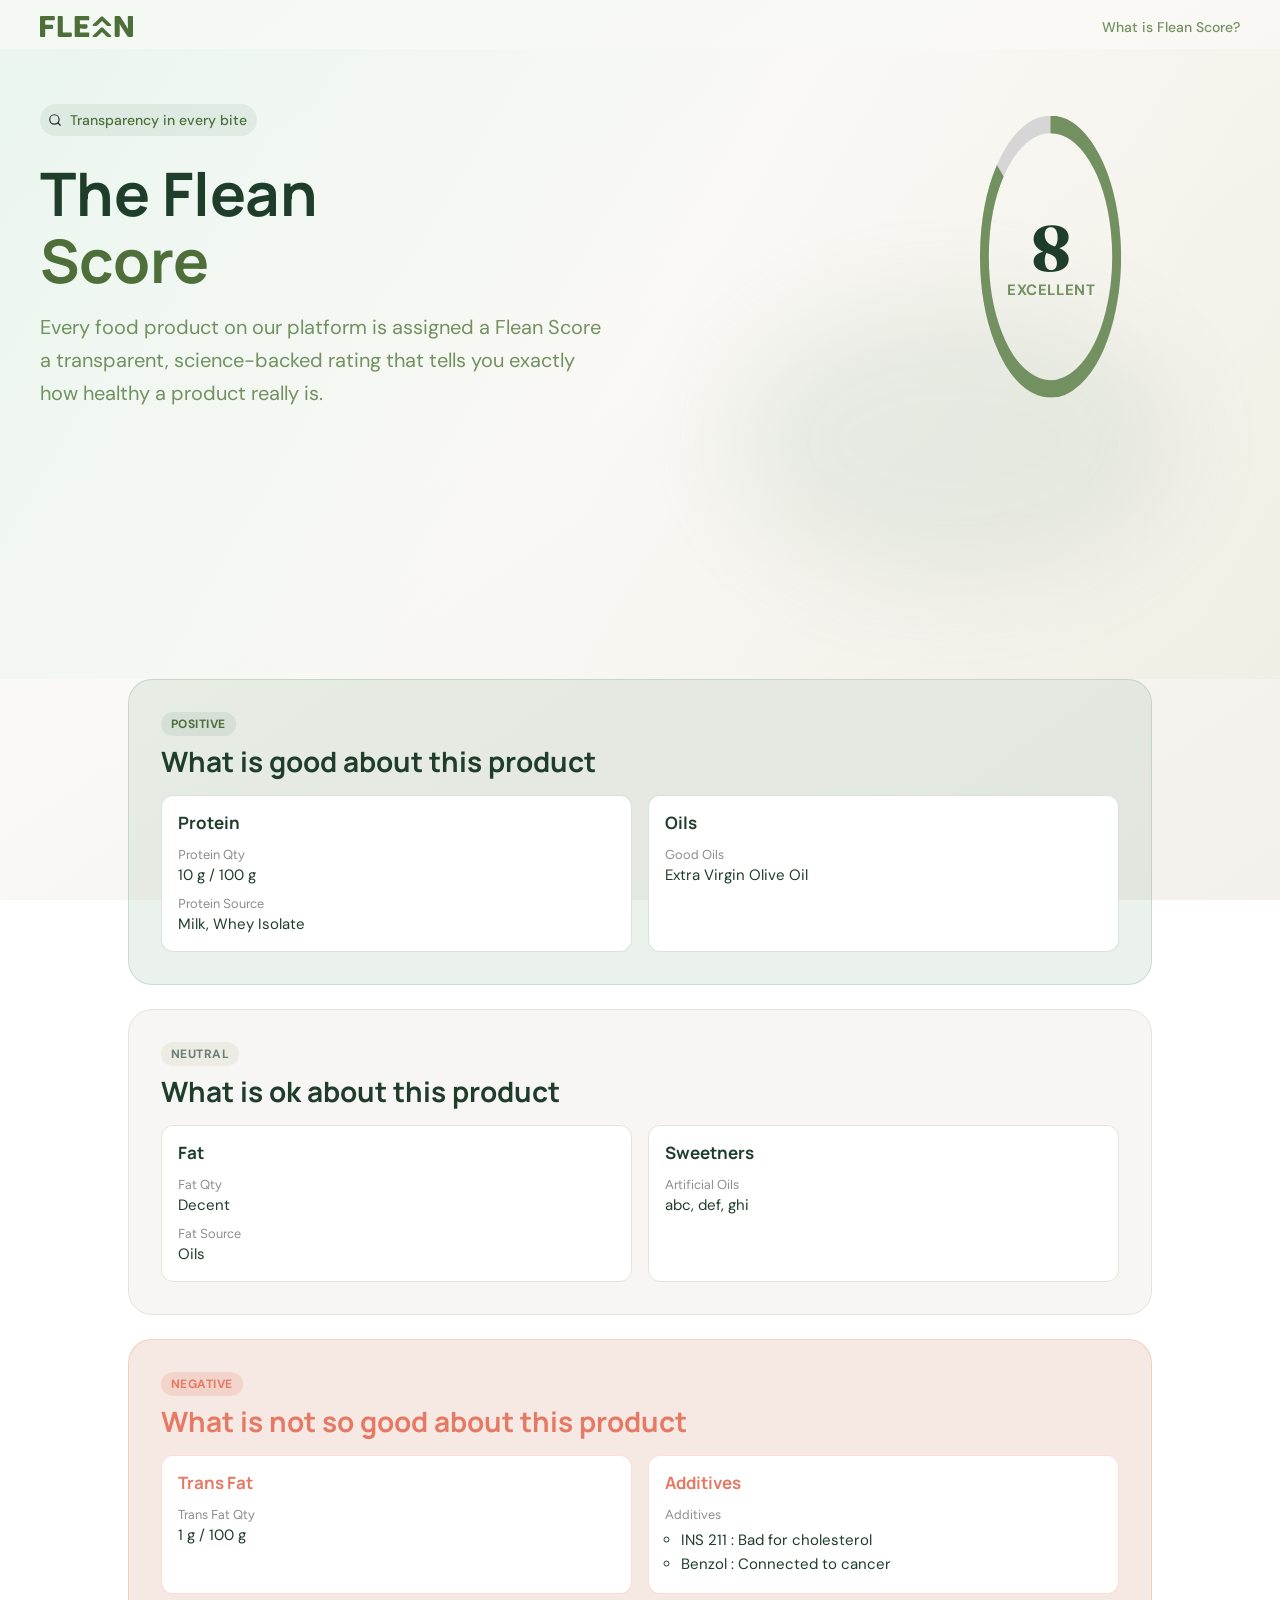
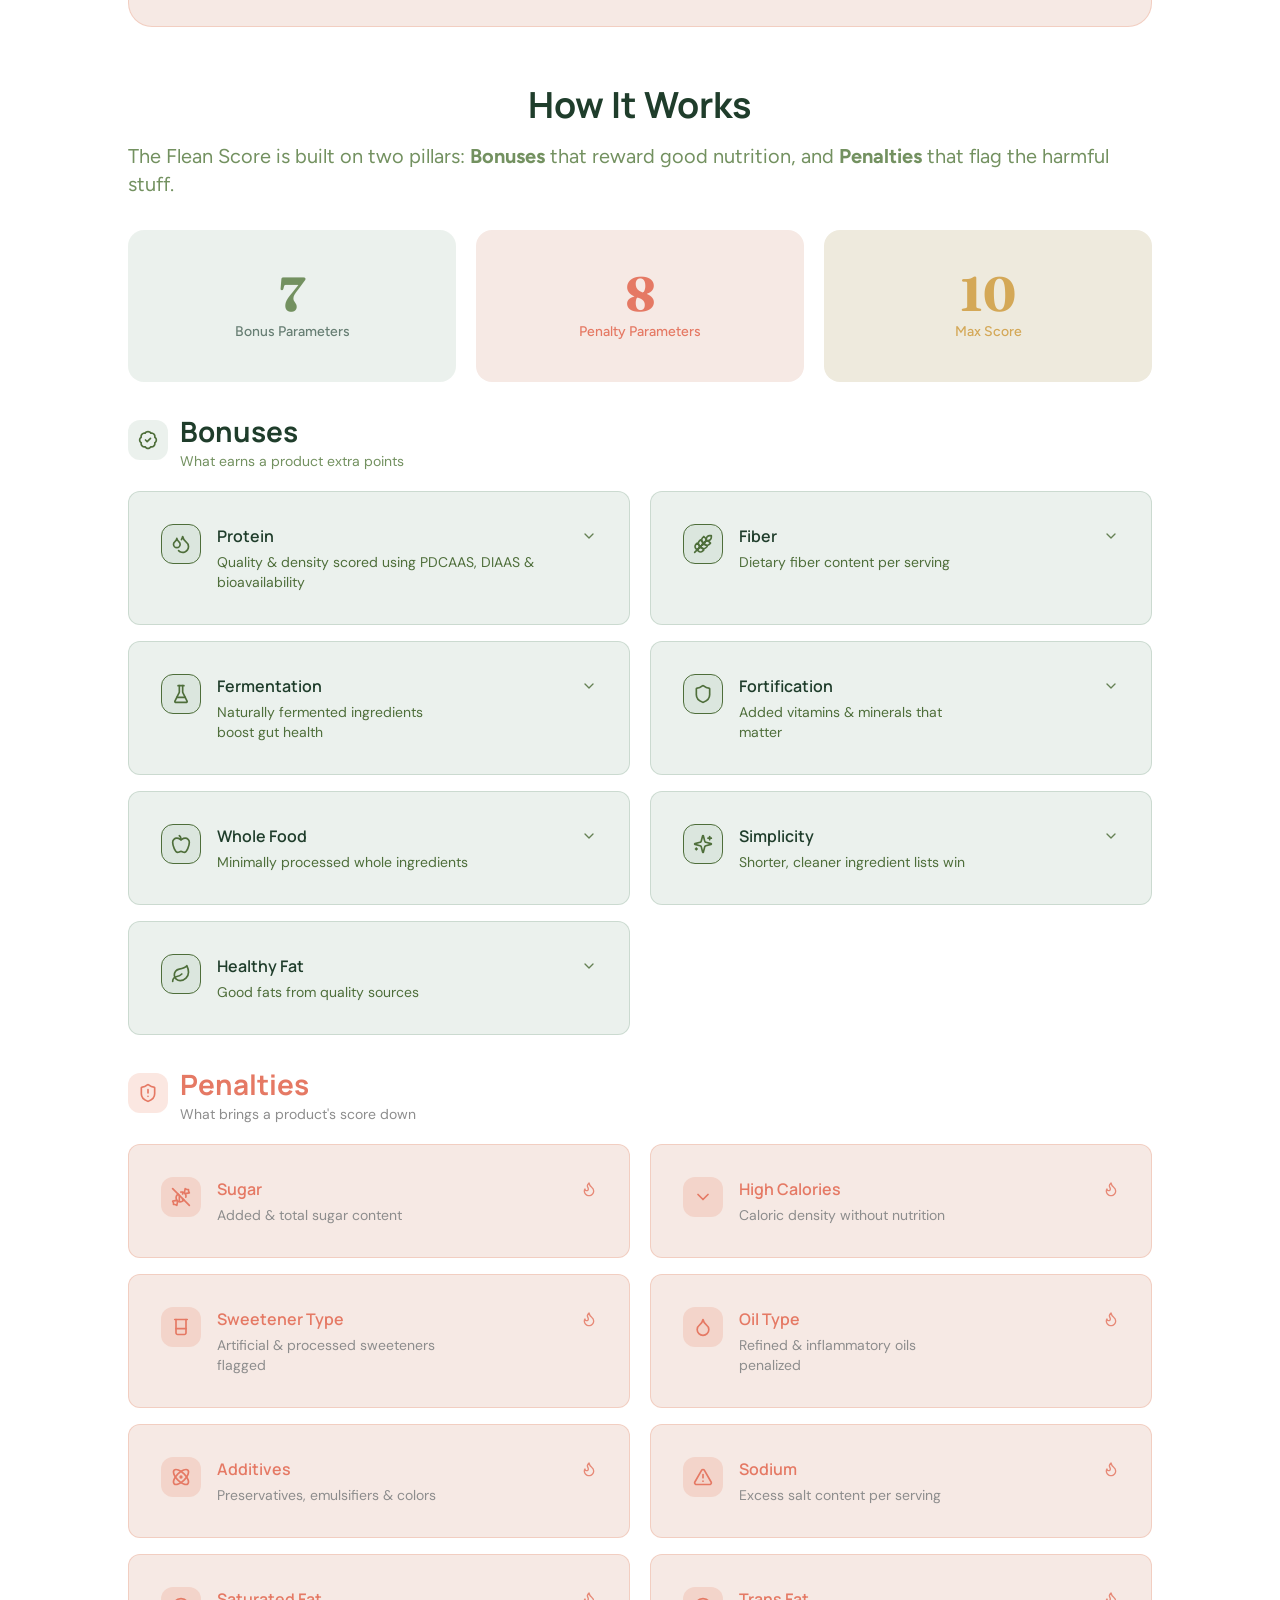
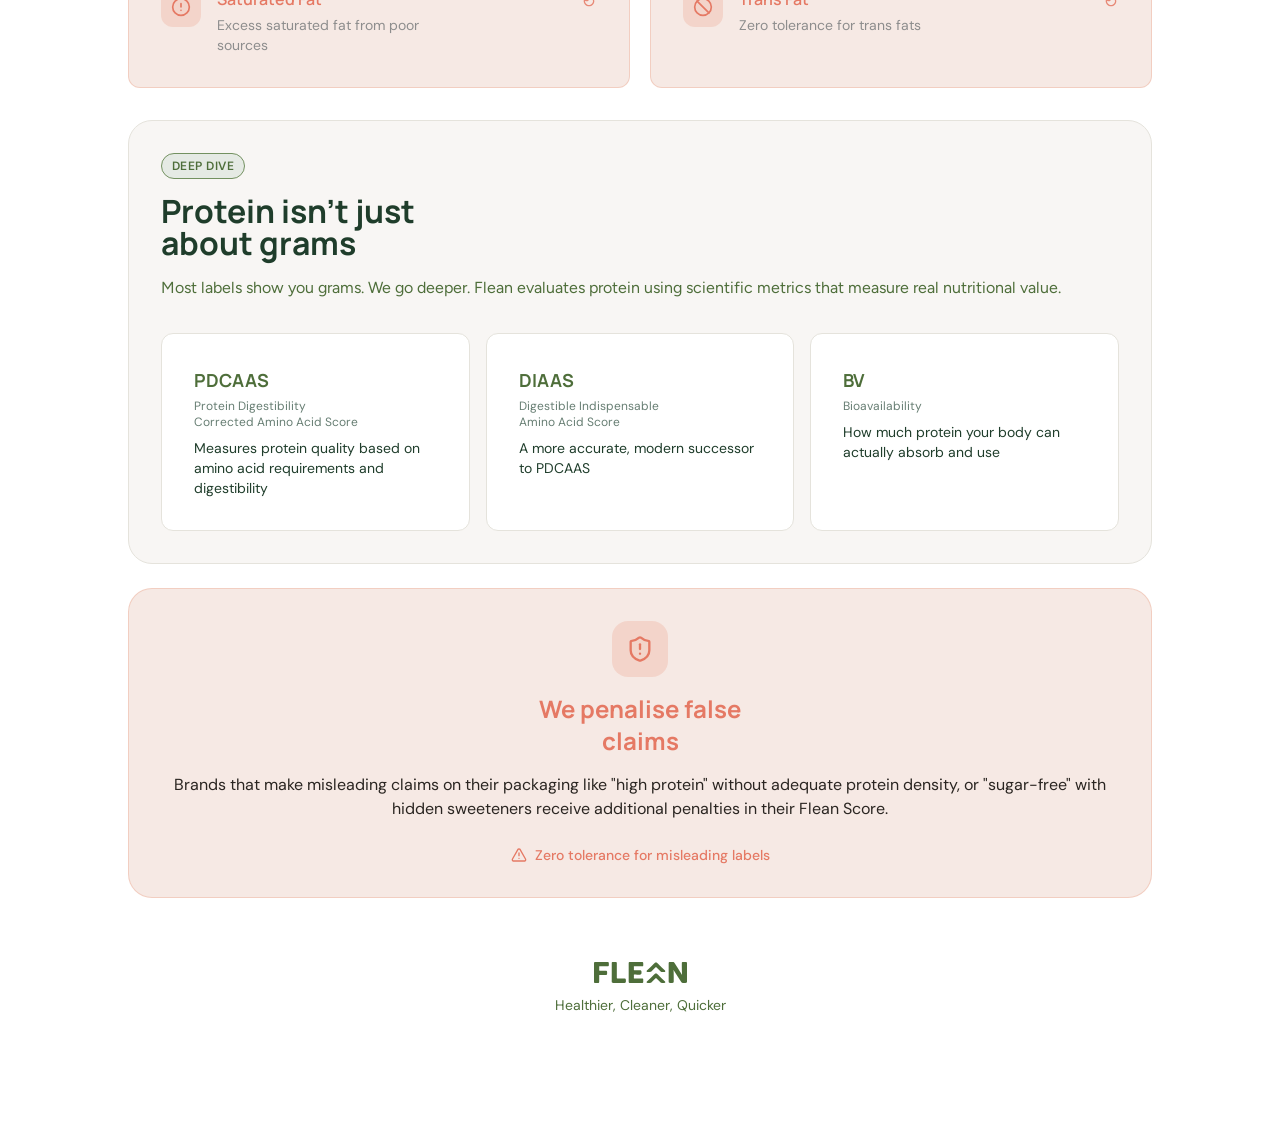
==== commit 4868a315: "Flean score page with positive, negative and neutral sections" ====
--- a/what-is-flean-score/index.html
+++ b/what-is-flean-score/index.html
@@ -4,14 +4,14 @@
     <meta charset="UTF-8" />
     <meta name="viewport" content="width=device-width, initial-scale=1" />
     <title>Flean Score — Flean</title>
-    <link rel="stylesheet" href="/flean-score/css/design-tokens.css" />
-    <link rel="stylesheet" href="/flean-score/css/flean-score.css" />
+    <link rel="stylesheet" href="./css/design-tokens.css" />
+    <link rel="stylesheet" href="./css/flean-score.css" />
   </head>
   <body>
     <div class="page" data-node-id="5088:2254">
       <header class="site-header">
         <a class="site-header__brand" href="#" aria-label="Flean home">
-          <img src="/flean-score/assets/logo.svg" alt="" width="93" height="21" />
+          <img src="./assets/logo.svg" alt="" width="93" height="21" />
         </a>
         <a class="site-header__link" href="#">What is Flean Score?</a>
       </header>
@@ -22,7 +22,7 @@
         <div class="hero__inner">
           <div class="hero__copy">
             <p class="hero__badge">
-              <img src="/flean-score/assets/leaf.svg" alt="" width="14" height="14" />
+              <img src="./assets/leaf.svg" alt="" width="14" height="14" />
               <span>Transparency in every bite</span>
             </p>
             <h1 id="hero-title" class="hero__title">
@@ -36,8 +36,8 @@
           <div class="hero__visual">
             <div class="score-dial" role="img" aria-label="Example score 8, Excellent">
               <div class="score-dial__rings">
-                <img class="score-dial__ring" src="/flean-score/assets/score-ring.svg" alt="" width="216" height="216" />
-                <img class="score-dial__track" src="/flean-score/assets/score-track.svg" alt="" width="216" height="216" />
+                <img class="score-dial__ring" src="./assets/score-ring.svg" alt="" width="216" height="216" />
+                <img class="score-dial__track" src="./assets/score-track.svg" alt="" width="216" height="216" />
               </div>
               <div class="score-dial__center">
                 <span class="score-dial__value">8</span>
@@ -45,6 +45,71 @@
               </div>
             </div>
           </div>
+        </div>
+      </section>
+
+      <section class="insight-section insight-section--positive" aria-labelledby="good-about-title">
+        <div class="insight-section__head">
+          <p class="insight-section__sentiment">Positive</p>
+          <h2 id="good-about-title" class="insight-section__title">What is good about this product</h2>
+        </div>
+        <div class="insight-grid">
+          <article class="insight-card">
+            <h3 class="insight-card__title">Protein</h3>
+            <ul class="insight-list">
+              <li class="insight-list__item"><span class="insight-list__label">Protein Qty</span><span class="insight-list__value">10 g / 100 g</span></li>
+              <li class="insight-list__item"><span class="insight-list__label">Protein Source</span><span class="insight-list__value">Milk, Whey Isolate</span></li>
+            </ul>
+          </article>
+          <article class="insight-card">
+            <h3 class="insight-card__title">Oils</h3>
+            <ul class="insight-list">
+              <li class="insight-list__item"><span class="insight-list__label">Good Oils</span><span class="insight-list__value">Extra Virgin Olive Oil</span></li>
+            </ul>
+          </article>
+        </div>
+      </section>
+
+      <section class="insight-section insight-section--neutral" aria-labelledby="ok-about-title">
+        <div class="insight-section__head">
+          <p class="insight-section__sentiment">Neutral</p>
+          <h2 id="ok-about-title" class="insight-section__title">What is ok about this product</h2>
+        </div>
+        <div class="insight-grid">
+          <article class="insight-card">
+            <h3 class="insight-card__title">Fat</h3>
+            <ul class="insight-list">
+              <li class="insight-list__item"><span class="insight-list__label">Fat Qty</span><span class="insight-list__value">Decent</span></li>
+              <li class="insight-list__item"><span class="insight-list__label">Fat Source</span><span class="insight-list__value">Oils</span></li>
+            </ul>
+          </article>
+          <article class="insight-card">
+            <h3 class="insight-card__title">Sweetners</h3>
+            <ul class="insight-list">
+              <li class="insight-list__item"><span class="insight-list__label">Artificial Oils</span><span class="insight-list__value">abc, def, ghi</span></li>
+            </ul>
+          </article>
+        </div>
+      </section>
+
+      <section class="insight-section insight-section--negative" aria-labelledby="not-good-title">
+        <div class="insight-section__head">
+          <p class="insight-section__sentiment">Negative</p>
+          <h2 id="not-good-title" class="insight-section__title">What is not so good about this product</h2>
+        </div>
+        <div class="insight-grid">
+          <article class="insight-card">
+            <h3 class="insight-card__title">Trans Fat</h3>
+            <ul class="insight-list">
+              <li class="insight-list__item"><span class="insight-list__label">Trans Fat Qty</span><span class="insight-list__value">1 g / 100 g</span></li>
+            </ul>
+          </article>
+          <article class="insight-card">
+            <h3 class="insight-card__title">Additives</h3>
+            <ul class="insight-list">
+              <li class="insight-list__item"><span class="insight-list__label">Additives</span><div class="insight-list__value"><ul><li>INS 211 : Bad for cholesterol</li><li>Benzol : Connected to cancer</li></ul></div></li>
+            </ul>
+          </article>
         </div>
       </section>
 
@@ -75,7 +140,7 @@
       <section class="metric-section" aria-labelledby="bonuses-title">
         <div class="metric-section__head metric-section__head--bonus">
           <div class="metric-section__icon metric-section__icon--bonus">
-            <img src="/flean-score/assets/icon-bonus-header.svg" alt="" width="20" height="20" />
+            <img src="./assets/icon-bonus-header.svg" alt="" width="20" height="20" />
           </div>
           <div>
             <h2 id="bonuses-title" class="metric-section__title">Bonuses</h2>
@@ -84,71 +149,71 @@
         </div>
         <ul class="metric-list">
           <li class="metric-card metric-card--bonus">
-            <div class="metric-card__icon metric-card__icon--bonus"><img src="/flean-score/assets/icon-bonus-1.svg" alt="" width="20" height="20" /></div>
+            <div class="metric-card__icon metric-card__icon--bonus"><img src="./assets/icon-bonus-1.svg" alt="" width="20" height="20" /></div>
             <div class="metric-card__body">
               <div class="metric-card__row">
                 <h3 class="metric-card__title">Protein</h3>
-                <img class="metric-card__chevron" src="/flean-score/assets/chevron.svg" alt="" width="16" height="16" />
+                <img class="metric-card__chevron" src="./assets/chevron.svg" alt="" width="16" height="16" />
               </div>
               <p class="metric-card__desc">Quality &amp; density scored using PDCAAS, DIAAS &amp; bioavailability</p>
             </div>
           </li>
           <li class="metric-card metric-card--bonus">
-            <div class="metric-card__icon metric-card__icon--bonus"><img src="/flean-score/assets/icon-bonus-2.svg" alt="" width="20" height="20" /></div>
+            <div class="metric-card__icon metric-card__icon--bonus"><img src="./assets/icon-bonus-2.svg" alt="" width="20" height="20" /></div>
             <div class="metric-card__body">
               <div class="metric-card__row">
                 <h3 class="metric-card__title">Fiber</h3>
-                <img class="metric-card__chevron" src="/flean-score/assets/chevron.svg" alt="" width="16" height="16" />
+                <img class="metric-card__chevron" src="./assets/chevron.svg" alt="" width="16" height="16" />
               </div>
               <p class="metric-card__desc">Dietary fiber content per serving</p>
             </div>
           </li>
           <li class="metric-card metric-card--bonus">
-            <div class="metric-card__icon metric-card__icon--bonus"><img src="/flean-score/assets/icon-bonus-3.svg" alt="" width="20" height="20" /></div>
+            <div class="metric-card__icon metric-card__icon--bonus"><img src="./assets/icon-bonus-3.svg" alt="" width="20" height="20" /></div>
             <div class="metric-card__body">
               <div class="metric-card__row">
                 <h3 class="metric-card__title">Fermentation</h3>
-                <img class="metric-card__chevron" src="/flean-score/assets/chevron.svg" alt="" width="16" height="16" />
+                <img class="metric-card__chevron" src="./assets/chevron.svg" alt="" width="16" height="16" />
               </div>
               <p class="metric-card__desc">Naturally fermented ingredients<br />boost gut health</p>
             </div>
           </li>
           <li class="metric-card metric-card--bonus">
-            <div class="metric-card__icon metric-card__icon--bonus"><img src="/flean-score/assets/icon-bonus-4.svg" alt="" width="20" height="20" /></div>
+            <div class="metric-card__icon metric-card__icon--bonus"><img src="./assets/icon-bonus-4.svg" alt="" width="20" height="20" /></div>
             <div class="metric-card__body">
               <div class="metric-card__row">
                 <h3 class="metric-card__title">Fortification</h3>
-                <img class="metric-card__chevron" src="/flean-score/assets/chevron.svg" alt="" width="16" height="16" />
+                <img class="metric-card__chevron" src="./assets/chevron.svg" alt="" width="16" height="16" />
               </div>
               <p class="metric-card__desc">Added vitamins &amp; minerals that<br />matter</p>
             </div>
           </li>
           <li class="metric-card metric-card--bonus">
-            <div class="metric-card__icon metric-card__icon--bonus"><img src="/flean-score/assets/icon-bonus-5.svg" alt="" width="20" height="20" /></div>
+            <div class="metric-card__icon metric-card__icon--bonus"><img src="./assets/icon-bonus-5.svg" alt="" width="20" height="20" /></div>
             <div class="metric-card__body">
               <div class="metric-card__row">
                 <h3 class="metric-card__title">Whole Food</h3>
-                <img class="metric-card__chevron" src="/flean-score/assets/chevron.svg" alt="" width="16" height="16" />
+                <img class="metric-card__chevron" src="./assets/chevron.svg" alt="" width="16" height="16" />
               </div>
               <p class="metric-card__desc">Minimally processed whole ingredients</p>
             </div>
           </li>
           <li class="metric-card metric-card--bonus">
-            <div class="metric-card__icon metric-card__icon--bonus"><img src="/flean-score/assets/icon-bonus-6.svg" alt="" width="20" height="20" /></div>
+            <div class="metric-card__icon metric-card__icon--bonus"><img src="./assets/icon-bonus-6.svg" alt="" width="20" height="20" /></div>
             <div class="metric-card__body">
               <div class="metric-card__row">
                 <h3 class="metric-card__title">Simplicity</h3>
-                <img class="metric-card__chevron" src="/flean-score/assets/chevron.svg" alt="" width="16" height="16" />
+                <img class="metric-card__chevron" src="./assets/chevron.svg" alt="" width="16" height="16" />
               </div>
               <p class="metric-card__desc">Shorter, cleaner ingredient lists win</p>
             </div>
           </li>
           <li class="metric-card metric-card--bonus">
-            <div class="metric-card__icon metric-card__icon--bonus"><img src="/flean-score/assets/icon-bonus-7.svg" alt="" width="20" height="20" /></div>
+            <div class="metric-card__icon metric-card__icon--bonus"><img src="./assets/icon-bonus-7.svg" alt="" width="20" height="20" /></div>
             <div class="metric-card__body">
               <div class="metric-card__row">
                 <h3 class="metric-card__title">Healthy Fat</h3>
-                <img class="metric-card__chevron" src="/flean-score/assets/chevron.svg" alt="" width="16" height="16" />
+                <img class="metric-card__chevron" src="./assets/chevron.svg" alt="" width="16" height="16" />
               </div>
               <p class="metric-card__desc">Good fats from quality sources</p>
             </div>
@@ -159,7 +224,7 @@
       <section class="metric-section" aria-labelledby="penalties-title">
         <div class="metric-section__head metric-section__head--penalty">
           <div class="metric-section__icon metric-section__icon--penalty">
-            <img src="/flean-score/assets/icon-penalty-header.svg" alt="" width="20" height="20" />
+            <img src="./assets/icon-penalty-header.svg" alt="" width="20" height="20" />
           </div>
           <div>
             <h2 id="penalties-title" class="metric-section__title metric-section__title--penalty">Penalties</h2>
@@ -168,81 +233,81 @@
         </div>
         <ul class="metric-list">
           <li class="metric-card metric-card--penalty">
-            <div class="metric-card__icon metric-card__icon--penalty"><img src="/flean-score/assets/icon-penalty-1.svg" alt="" width="20" height="20" /></div>
+            <div class="metric-card__icon metric-card__icon--penalty"><img src="./assets/icon-penalty-1.svg" alt="" width="20" height="20" /></div>
             <div class="metric-card__body">
               <div class="metric-card__row">
                 <h3 class="metric-card__title metric-card__title--penalty">Sugar</h3>
-                <img class="metric-card__chevron" src="/flean-score/assets/icon-chevron-penalty.svg" alt="" width="16" height="16" />
+                <img class="metric-card__chevron" src="./assets/icon-chevron-penalty.svg" alt="" width="16" height="16" />
               </div>
               <p class="metric-card__desc metric-card__desc--muted">Added &amp; total sugar content</p>
             </div>
           </li>
           <li class="metric-card metric-card--penalty">
-            <div class="metric-card__icon metric-card__icon--penalty"><img src="/flean-score/assets/icon-penalty-2.svg" alt="" width="20" height="20" /></div>
+            <div class="metric-card__icon metric-card__icon--penalty"><img src="./assets/icon-penalty-2.svg" alt="" width="20" height="20" /></div>
             <div class="metric-card__body">
               <div class="metric-card__row">
                 <h3 class="metric-card__title metric-card__title--penalty">High Calories</h3>
-                <img class="metric-card__chevron" src="/flean-score/assets/icon-chevron-penalty.svg" alt="" width="16" height="16" />
+                <img class="metric-card__chevron" src="./assets/icon-chevron-penalty.svg" alt="" width="16" height="16" />
               </div>
               <p class="metric-card__desc metric-card__desc--muted">Caloric density without nutrition</p>
             </div>
           </li>
           <li class="metric-card metric-card--penalty">
-            <div class="metric-card__icon metric-card__icon--penalty"><img src="/flean-score/assets/icon-penalty-sweetener.svg" alt="" width="20" height="20" /></div>
+            <div class="metric-card__icon metric-card__icon--penalty"><img src="./assets/icon-penalty-sweetener.svg" alt="" width="20" height="20" /></div>
             <div class="metric-card__body">
               <div class="metric-card__row">
                 <h3 class="metric-card__title metric-card__title--penalty">Sweetener Type</h3>
-                <img class="metric-card__chevron" src="/flean-score/assets/icon-chevron-penalty.svg" alt="" width="16" height="16" />
+                <img class="metric-card__chevron" src="./assets/icon-chevron-penalty.svg" alt="" width="16" height="16" />
               </div>
               <p class="metric-card__desc metric-card__desc--muted">Artificial &amp; processed sweeteners<br /><span class="metric-card__emph">flagged</span></p>
             </div>
           </li>
           <li class="metric-card metric-card--penalty">
-            <div class="metric-card__icon metric-card__icon--penalty"><img src="/flean-score/assets/icon-penalty-oil.svg" alt="" width="20" height="20" /></div>
+            <div class="metric-card__icon metric-card__icon--penalty"><img src="./assets/icon-penalty-oil.svg" alt="" width="20" height="20" /></div>
             <div class="metric-card__body">
               <div class="metric-card__row">
                 <h3 class="metric-card__title metric-card__title--penalty">Oil Type</h3>
-                <img class="metric-card__chevron" src="/flean-score/assets/icon-chevron-penalty.svg" alt="" width="16" height="16" />
+                <img class="metric-card__chevron" src="./assets/icon-chevron-penalty.svg" alt="" width="16" height="16" />
               </div>
               <p class="metric-card__desc metric-card__desc--muted">Refined &amp; inflammatory oils<br /><span class="metric-card__emph">penalized</span></p>
             </div>
           </li>
           <li class="metric-card metric-card--penalty">
-            <div class="metric-card__icon metric-card__icon--penalty"><img src="/flean-score/assets/icon-penalty-6.svg" alt="" width="20" height="20" /></div>
+            <div class="metric-card__icon metric-card__icon--penalty"><img src="./assets/icon-penalty-6.svg" alt="" width="20" height="20" /></div>
             <div class="metric-card__body">
               <div class="metric-card__row">
                 <h3 class="metric-card__title metric-card__title--penalty">Additives</h3>
-                <img class="metric-card__chevron" src="/flean-score/assets/icon-chevron-penalty.svg" alt="" width="16" height="16" />
+                <img class="metric-card__chevron" src="./assets/icon-chevron-penalty.svg" alt="" width="16" height="16" />
               </div>
               <p class="metric-card__desc metric-card__desc--muted">Preservatives, emulsifiers &amp; colors</p>
             </div>
           </li>
           <li class="metric-card metric-card--penalty">
-            <div class="metric-card__icon metric-card__icon--penalty"><img src="/flean-score/assets/icon-penalty-7.svg" alt="" width="20" height="20" /></div>
+            <div class="metric-card__icon metric-card__icon--penalty"><img src="./assets/icon-penalty-7.svg" alt="" width="20" height="20" /></div>
             <div class="metric-card__body">
               <div class="metric-card__row">
                 <h3 class="metric-card__title metric-card__title--penalty">Sodium</h3>
-                <img class="metric-card__chevron" src="/flean-score/assets/icon-chevron-penalty.svg" alt="" width="16" height="16" />
+                <img class="metric-card__chevron" src="./assets/icon-chevron-penalty.svg" alt="" width="16" height="16" />
               </div>
               <p class="metric-card__desc metric-card__desc--muted">Excess salt content per serving</p>
             </div>
           </li>
           <li class="metric-card metric-card--penalty">
-            <div class="metric-card__icon metric-card__icon--penalty"><img src="/flean-score/assets/icon-penalty-8.svg" alt="" width="20" height="20" /></div>
+            <div class="metric-card__icon metric-card__icon--penalty"><img src="./assets/icon-penalty-8.svg" alt="" width="20" height="20" /></div>
             <div class="metric-card__body">
               <div class="metric-card__row">
                 <h3 class="metric-card__title metric-card__title--penalty">Saturated Fat</h3>
-                <img class="metric-card__chevron" src="/flean-score/assets/icon-chevron-penalty.svg" alt="" width="16" height="16" />
+                <img class="metric-card__chevron" src="./assets/icon-chevron-penalty.svg" alt="" width="16" height="16" />
               </div>
               <p class="metric-card__desc metric-card__desc--muted">Excess saturated fat from poor<br />sources</p>
             </div>
           </li>
           <li class="metric-card metric-card--penalty">
-            <div class="metric-card__icon metric-card__icon--penalty"><img src="/flean-score/assets/icon-penalty-9.svg" alt="" width="20" height="20" /></div>
+            <div class="metric-card__icon metric-card__icon--penalty"><img src="./assets/icon-penalty-9.svg" alt="" width="20" height="20" /></div>
             <div class="metric-card__body">
               <div class="metric-card__row">
                 <h3 class="metric-card__title metric-card__title--penalty">Trans Fat</h3>
-                <img class="metric-card__chevron" src="/flean-score/assets/icon-chevron-penalty.svg" alt="" width="16" height="16" />
+                <img class="metric-card__chevron" src="./assets/icon-chevron-penalty.svg" alt="" width="16" height="16" />
               </div>
               <p class="metric-card__desc metric-card__desc--muted">Zero tolerance for trans fats</p>
             </div>
@@ -279,20 +344,20 @@
 
       <section class="false-claims" aria-labelledby="false-claims-title">
         <div class="false-claims__icon-wrap">
-          <img src="/flean-score/assets/shield.svg" alt="" width="28" height="28" />
+          <img src="./assets/shield.svg" alt="" width="28" height="28" />
         </div>
         <h2 id="false-claims-title" class="false-claims__title">We penalise false<br />claims</h2>
         <p class="false-claims__text">
           Brands that make misleading claims on their packaging like "high protein" without adequate protein density, or "sugar-free" with hidden sweeteners receive additional penalties in their Flean Score.
         </p>
         <p class="false-claims__note">
-          <img src="/flean-score/assets/warning.svg" alt="" width="16" height="16" />
+          <img src="./assets/warning.svg" alt="" width="16" height="16" />
           <span>Zero tolerance for misleading labels</span>
         </p>
       </section>
 
       <footer class="site-footer">
-        <img src="/flean-score/assets/logo-footer.svg" alt="" width="93" height="21" />
+        <img src="./assets/logo-footer.svg" alt="" width="93" height="21" />
         <p class="site-footer__tagline">Healthier, Cleaner, Quicker</p>
       </footer>
     </div>
--- a/what-is-flean-score/css/design-tokens.css
+++ b/what-is-flean-score/css/design-tokens.css
@@ -0,0 +1,119 @@
+/**
+ * Flean Score — design tokens
+ * Source: Figma "Flean Application" (file key Ip8sZkzULH8kTSN7MCViD3),
+ * frame "Flean Score" (5088:2254). Colors & type sampled from the file;
+ * "Variable collection" locals merged below.
+ *
+ * To refresh codegen context: open the file in Figma desktop, select the
+ * Flean Score frame, then run get_design_context from the Figma MCP.
+ */
+
+@import url("https://fonts.googleapis.com/css2?family=DM+Sans:ital,opsz,wght@0,9..40,400;0,9..40,500;0,9..40,600;0,9..40,700;1,9..40,400&family=Fraunces:opsz,wght@9..144,700&family=Figtree:wght@400;500;700&family=Manrope:wght@600;700;800&display=swap");
+
+:root {
+  /* ----- Figma variables ("Variable collection") — exact names as CSS-safe ----- */
+  --figma-colour-1: #739160;
+  --figma-colour-2: #ffffff;
+  --figma-text-1: #979899;
+  --figma-sub-background: rgb(
+    143 175 154 / 0.18
+  ); /* Sub-background: #8faf9a @ 18% */
+  --figma-line: #d7d7d7;
+  --figma-text-2: #8d8d8d;
+  --figma-sub-background-2: rgb(
+    212 168 87 / 0.5
+  ); /* #d4a857 @ 50% — use where semi-transparent gold tint is needed */
+  --figma-text-body: #4e6e3a;
+  --figma-nos: #e57964; /* penalty / "no" accent */
+  --figma-main-background: #f4f1ec;
+  --figma-text-headings: #2a2521;
+  --figma-text-sub-headings: #2b2b2b;
+  --figma-text-sub-headings-2: #d4a857;
+  --figma-buttons: #1f3d2b;
+  --figma-background: #8faf9a; /* solid brand green from variables */
+
+  /* ----- Names used by Figma MCP codegen (matches var() in design context export) ----- */
+  --colour-1: var(--figma-colour-1);
+  --colour-2: var(--figma-colour-2);
+  --sub-background: var(--figma-sub-background);
+  --text-2: var(--figma-text-2);
+
+  /* ----- Semantic aliases — Flean Score page ----- */
+  --color-page-bg: var(--figma-main-background);
+  --color-surface: var(--figma-colour-2);
+  --color-card: #f8f6f4;
+  --color-card-border: #e5e3dc;
+  --color-background-muted: #ffffff; /* nested metric blocks */
+
+  --color-text-primary: var(--figma-text-body);
+  --color-text-heading: var(--figma-buttons);
+  --color-text-heading-alt: var(--figma-text-headings);
+  --color-text-muted: var(--figma-text-2);
+  --color-text-subtle: var(--figma-text-1);
+
+  --color-accent-green: var(--figma-text-body);
+  --color-accent-olive: var(--figma-colour-1);
+  --color-accent-gold: var(--figma-text-sub-headings-2);
+  --color-penalty: var(--figma-nos);
+  --color-penalty-surface: #f6e9e4;
+  --color-penalty-text: #2a2521;
+
+  --color-bonus-muted-bg: var(--figma-sub-background);
+  --color-penalty-muted-bg: var(--figma-sub-background-2);
+  --color-secondary-section-bg: #eeeadd; /* Max score tile */
+
+  --color-icon-tint: rgb(226 97 54 / 0.15);
+  --color-card-stroke-penalty: rgb(226 97 54 / 0.2);
+  --color-divider: #d6d6d6;
+  --color-line: var(--figma-line);
+
+  --color-score-ring: #4e6e3a;
+  --color-score-ring-stroke: #2b2b2b;
+
+  /* Typography — families from Figma text layers */
+  --font-heading: "Manrope", system-ui, sans-serif;
+  --font-body: "DM Sans", system-ui, sans-serif;
+  --font-display: "Fraunces", Georgia, "Times New Roman", serif;
+  --font-label: "Figtree", system-ui, sans-serif;
+
+  /* Type scale (px) */
+  --text-nav: 0.875rem; /* 14 */
+  --text-body-lg: 1.125rem; /* 18 hero description */
+  --text-body: 0.875rem; /* 14 */
+  --text-caption: 0.875rem;
+  --text-metric-title: 1rem; /* 16 */
+  --text-section-lg: 1.875rem; /* 30 */
+  --text-section: 1.5rem; /* 24 */
+  --text-hero: 2.25rem; /* 36 */
+  --text-stat: 3rem; /* 48 Fraunces */
+
+  --leading-tight: 1.11; /* 40/36 */
+  --leading-hero: 1.25; /* 45/36 */
+  --leading-snug: 1.2; /* 24/20 */
+  --leading-body: 1.625; /* ~29.25/18 */
+  --leading-normal: 1.43; /* 20/14 */
+
+  --letter-spacing-tight-label: 0.04em; /* Score level ~0.6px @ 14px */
+
+  /* Layout */
+  --page-max-width: 390px;
+  --page-gutter: 2.5rem; /* horizontal inset for .page (desktop / wide) */
+  --page-gutter-effective: var(--page-gutter); /* narrow screens override below */
+  --radius-xl: 0.75rem; /* 12px — matches Tailwind rounded-xl */
+  --radius-pill: 624.9375rem;
+
+  /* Shared card column + padding (stat, metric, false-claims, deep dive) */
+  --card-rail-max: 56rem;
+  --card-padding: 2rem; /* default; mobile override below */
+
+  /* Shadows — not defined as variables in file; optional polish */
+  --shadow-none: none;
+}
+
+/* Phones: stronger insets + card padding (avoids clamp pinning to 1rem) */
+@media (max-width: 639.98px) {
+  :root {
+    --card-padding: 2.25rem;
+    --page-gutter-effective: max(1.5rem, min(2.25rem, 6vw + 1.25rem));
+  }
+}
--- a/what-is-flean-score/css/flean-score.css
+++ b/what-is-flean-score/css/flean-score.css
@@ -0,0 +1,1054 @@
+/* Flean Score page — layout & components (tokens in design-tokens.css) */
+
+*,
+*::before,
+*::after {
+  box-sizing: border-box;
+}
+
+html {
+  min-height: 100%;
+  overflow-x: clip; /* full-bleed hero (100vw) without horizontal scroll */
+}
+
+body {
+  margin: 0;
+  min-height: 100vh;
+  color: var(--color-text-primary);
+  font-family: var(--font-body);
+  font-size: var(--text-body);
+  line-height: var(--leading-normal);
+  -webkit-font-smoothing: antialiased;
+  /* Full-viewport wash — no “phone frame” or outer gray band */
+  background: linear-gradient(
+    145deg,
+    #f4f9f4 0%,
+    #faf9f5 42%,
+    var(--color-page-bg) 100%
+  );
+  background-attachment: fixed;
+}
+
+@media (max-width: 48rem) {
+  body {
+    background-attachment: scroll;
+  }
+}
+
+img {
+  display: block;
+  max-width: 100%;
+  height: auto;
+}
+
+.page {
+  width: 100%;
+  max-width: 75rem; /* ~1200px — content column on large screens */
+  margin: 0 auto;
+  padding-left: max(
+    var(--page-gutter-effective),
+    env(safe-area-inset-left, 0px)
+  );
+  padding-right: max(
+    var(--page-gutter-effective),
+    env(safe-area-inset-right, 0px)
+  );
+  padding-bottom: clamp(2.5rem, 5vw, 4rem);
+  background: transparent;
+}
+
+/* ----- Header ----- */
+.site-header {
+  display: flex;
+  align-items: center;
+  justify-content: space-between;
+  padding-top: 0.75rem;
+  padding-bottom: 0.5rem;
+}
+
+.site-header__brand {
+  display: flex;
+  line-height: 0;
+}
+
+.site-header__link {
+  font-family: var(--font-body);
+  font-weight: 500;
+  font-size: var(--text-nav);
+  line-height: 1.25rem;
+  color: var(--colour-1);
+  text-decoration: none;
+  text-align: right;
+}
+
+.site-header__link:hover {
+  text-decoration: underline;
+}
+
+/* ----- Hero ----- */
+.hero {
+  position: relative;
+  /* Full-viewport bleed (gradient stretches edge to edge) */
+  width: 100vw;
+  max-width: 100vw;
+  margin-left: calc(50% - 50vw);
+  min-height: clamp(28rem, 70vh, 40rem);
+  overflow: hidden;
+  padding-bottom: clamp(1.5rem, 4vw, 3rem);
+}
+
+.hero__gradient {
+  position: absolute;
+  inset: 0;
+  opacity: 0.55;
+  background: linear-gradient(
+    120.13deg,
+    rgb(226, 243, 235) 0%,
+    rgb(250, 248, 245) 50%,
+    rgb(238, 234, 221) 100%
+  );
+  border-radius: 0;
+  pointer-events: none;
+}
+
+.hero__glow {
+  position: absolute;
+  left: 50%;
+  bottom: 1.5rem;
+  width: min(22.5rem, 80vw);
+  height: 14rem;
+  transform: translateX(-50%);
+  border-radius: 50%;
+  background: var(--sub-background);
+  filter: blur(48px);
+  pointer-events: none;
+}
+
+.hero__inner {
+  position: relative;
+  z-index: 1;
+  display: flex;
+  flex-direction: column;
+  align-items: stretch;
+  gap: clamp(1.5rem, 4vw, 3rem);
+  padding-top: clamp(1.25rem, 3vw, 2.5rem);
+  padding-left: max(
+    var(--page-gutter-effective),
+    env(safe-area-inset-left, 0px)
+  );
+  padding-right: max(
+    var(--page-gutter-effective),
+    env(safe-area-inset-right, 0px)
+  );
+  max-width: 75rem;
+  margin: 0 auto;
+}
+
+.hero__copy {
+  max-width: 26rem;
+  margin: 0 auto;
+  width: 100%;
+}
+
+.hero__visual {
+  display: flex;
+  justify-content: center;
+  align-items: center;
+  flex-shrink: 0;
+}
+
+.hero__badge {
+  display: inline-flex;
+  align-items: center;
+  gap: 0.5rem;
+  margin: 0 0 1.5rem;
+  padding: 0.375rem 0.625rem 0.375rem 0.5rem;
+  border-radius: var(--radius-pill);
+  background: var(--sub-background);
+  font-family: var(--font-body);
+  font-weight: 500;
+  font-size: var(--text-nav);
+  line-height: 1.25rem;
+  color: var(--color-accent-green);
+}
+
+.hero__title {
+  margin: 0 0 1rem;
+  font-family: var(--font-heading);
+  font-weight: 700;
+  font-size: clamp(2rem, 5vw + 1.25rem, 2.75rem);
+  line-height: 1.15;
+}
+
+.hero__title-line {
+  display: block;
+}
+
+.hero__title-line--dark {
+  color: var(--color-text-heading);
+}
+
+.hero__title-line--green {
+  color: var(--color-accent-green);
+}
+
+.hero__lead {
+  margin: 0;
+  max-width: 36rem;
+  font-size: clamp(1rem, 1.35vw + 0.85rem, 1.25rem);
+  line-height: 1.65;
+  color: var(--colour-1);
+  text-wrap: pretty;
+}
+
+/* Score dial */
+.score-dial {
+  position: relative;
+  width: clamp(15rem, 12vw + 10rem, 20rem);
+  height: clamp(15rem, 12vw + 10rem, 20rem);
+  margin: 0 auto;
+}
+
+.score-dial__rings {
+  position: absolute;
+  inset: 0;
+  transform: rotate(-90deg);
+}
+
+.score-dial__ring,
+.score-dial__track {
+  position: absolute;
+  inset: 5%;
+  width: 90%;
+  height: 90%;
+  object-fit: contain;
+}
+
+.score-dial__track {
+  z-index: 1;
+}
+
+.score-dial__center {
+  position: absolute;
+  inset: 0;
+  z-index: 2;
+  display: flex;
+  flex-direction: column;
+  align-items: center;
+  justify-content: center;
+  gap: 0.125rem;
+  pointer-events: none;
+}
+
+.score-dial__value {
+  font-family: var(--font-display);
+  font-weight: 700;
+  font-size: clamp(2.75rem, 4vw + 1.5rem, 4rem);
+  line-height: 1;
+  color: var(--color-text-heading);
+  font-variation-settings: "SOFT" 0, "WONK" 1;
+}
+
+.score-dial__level {
+  font-family: var(--font-body);
+  font-weight: 700;
+  font-size: clamp(0.8125rem, 0.5vw + 0.7rem, 0.9375rem);
+  line-height: 1rem;
+  letter-spacing: var(--letter-spacing-tight-label);
+  text-transform: uppercase;
+  color: var(--colour-1);
+}
+
+/* ----- Divider ----- */
+.section-rule {
+  margin: clamp(0.5rem, 2vw, 1.5rem) 0;
+  line-height: 0;
+  max-width: 68rem;
+  margin-left: auto;
+  margin-right: auto;
+}
+
+.section-rule img {
+  width: 100%;
+  height: 1px;
+}
+
+/* ----- Product insights (section 2/3/4) ----- */
+.insight-section {
+  width: 100%;
+  max-width: var(--card-rail-max);
+  margin: 0 auto 1.5rem;
+  padding: var(--card-padding);
+  border-radius: clamp(1rem, 2vw, 1.5rem);
+  border: 1px solid transparent;
+  box-sizing: border-box;
+}
+
+.insight-section--positive {
+  background: var(--sub-background);
+  border-color: rgb(143 175 154 / 0.35);
+}
+
+.insight-section--neutral {
+  background: var(--color-card);
+  border-color: var(--color-card-border);
+}
+
+.insight-section--negative {
+  background: var(--color-penalty-surface);
+  border-color: var(--color-card-stroke-penalty);
+}
+
+.insight-section__head {
+  margin-bottom: 1rem;
+}
+
+.insight-section__sentiment {
+  margin: 0 0 0.5rem;
+  display: inline-block;
+  padding: 0.25rem 0.625rem;
+  border-radius: var(--radius-pill);
+  font-family: var(--font-body);
+  font-size: 0.75rem;
+  line-height: 1rem;
+  font-weight: 700;
+  text-transform: uppercase;
+  letter-spacing: 0.04em;
+}
+
+.insight-section--positive .insight-section__sentiment {
+  color: var(--color-accent-green);
+  background: rgb(143 175 154 / 0.2);
+}
+
+.insight-section--neutral .insight-section__sentiment {
+  color: #677e73;
+  background: #ecebe4;
+}
+
+.insight-section--negative .insight-section__sentiment {
+  color: var(--color-penalty);
+  background: rgb(226 97 54 / 0.15);
+}
+
+.insight-section__title {
+  margin: 0;
+  font-family: var(--font-heading);
+  font-size: clamp(1.25rem, 1.5vw + 1rem, 1.75rem);
+  line-height: 1.25;
+  color: var(--color-text-heading);
+  text-wrap: balance;
+}
+
+.insight-section--negative .insight-section__title {
+  color: var(--color-penalty);
+}
+
+.insight-grid {
+  display: grid;
+  grid-template-columns: 1fr;
+  gap: 1rem;
+}
+
+.insight-card {
+  background: var(--colour-2);
+  border: 1px solid var(--color-card-border);
+  border-radius: var(--radius-xl);
+  padding: 1rem;
+}
+
+.insight-section--positive .insight-card {
+  border-color: rgb(143 175 154 / 0.35);
+}
+
+.insight-section--negative .insight-card {
+  border-color: var(--color-card-stroke-penalty);
+}
+
+.insight-card__title {
+  margin: 0 0 0.75rem;
+  font-family: var(--font-heading);
+  font-weight: 700;
+  font-size: 1.0625rem;
+  line-height: 1.35;
+  color: var(--color-text-heading);
+}
+
+.insight-section--negative .insight-card__title {
+  color: var(--color-penalty);
+}
+
+.insight-list {
+  list-style: none;
+  margin: 0;
+  padding: 0;
+  display: flex;
+  flex-direction: column;
+  gap: 0.625rem;
+}
+
+.insight-list__item {
+  margin: 0;
+  display: flex;
+  flex-direction: column;
+  gap: 0.15rem;
+}
+
+.insight-list__label {
+  font-family: var(--font-label);
+  font-size: 0.8125rem;
+  line-height: 1.2;
+  color: var(--text-2);
+}
+
+.insight-list__value {
+  font-family: var(--font-body);
+  font-size: 0.9375rem;
+  line-height: 1.4;
+  color: var(--color-text-heading);
+}
+
+.insight-section--negative .insight-list__value ul {
+  margin: 0.35rem 0 0;
+  padding-left: 1rem;
+}
+
+.insight-section--negative .insight-list__value li {
+  margin: 0 0 0.15rem;
+}
+
+/* ----- How it works ----- */
+.how {
+  padding-top: 2rem;
+  padding-bottom: 2rem;
+}
+
+.how__inner {
+  width: 100%;
+  max-width: var(--card-rail-max);
+  margin: 0 auto;
+  text-align: center;
+}
+
+.how__title {
+  margin: 0 0 1rem;
+  font-family: var(--font-heading);
+  font-weight: 700;
+  font-size: clamp(1.625rem, 2.5vw + 1rem, 2.25rem);
+  line-height: 1.2;
+  color: var(--color-text-heading);
+  text-wrap: balance;
+}
+
+.how__text {
+  margin: 0 0 2rem;
+  width: 100%;
+  max-width: none;
+  font-size: clamp(1rem, 1.2vw + 0.9rem, 1.25rem);
+  line-height: 1.75rem;
+  color: var(--colour-1);
+  text-align: left;
+  box-sizing: border-box;
+}
+
+.how__text-fig {
+  font-family: var(--font-label);
+  font-weight: 400;
+}
+
+.how__text strong {
+  font-family: var(--font-label);
+  font-weight: 700;
+}
+
+.stat-cards {
+  display: grid;
+  grid-template-columns: 1fr;
+  gap: 1.5rem;
+  width: 100%;
+  margin: 0 auto;
+}
+
+.stat-card {
+  display: flex;
+  flex-direction: column;
+  align-items: center;
+  justify-content: center;
+  min-height: 8.75rem;
+  padding: var(--card-padding);
+  border-radius: 1rem;
+  text-align: center;
+  box-sizing: border-box;
+}
+
+.stat-card--bonus {
+  background: var(--sub-background);
+}
+
+.stat-card--bonus .stat-card__value {
+  color: var(--colour-1);
+}
+
+.stat-card--bonus .stat-card__label {
+  color: #677e73;
+}
+
+.stat-card--penalty {
+  background: var(--color-penalty-surface);
+  color: var(--color-penalty);
+}
+
+.stat-card--max {
+  background: var(--color-secondary-section-bg);
+  color: var(--color-accent-gold);
+}
+
+.stat-card__value {
+  margin: 0;
+  font-family: var(--font-display);
+  font-weight: 700;
+  font-size: var(--text-stat);
+  line-height: 3rem;
+  font-variation-settings: "SOFT" 0, "WONK" 1;
+}
+
+.stat-card__label {
+  margin: 0.25rem 0 0;
+  font-family: var(--font-label);
+  font-weight: 500;
+  font-size: var(--text-nav);
+  line-height: 1.25rem;
+}
+
+/* ----- Bonus / Penalty sections ----- */
+.metric-section {
+  width: 100%;
+  max-width: var(--card-rail-max);
+  margin-left: auto;
+  margin-right: auto;
+  padding-bottom: 2rem;
+}
+
+.metric-section__head {
+  display: flex;
+  align-items: flex-start;
+  gap: 0.75rem;
+  margin-bottom: 1.25rem;
+  width: 100%;
+}
+
+.metric-section__icon {
+  flex-shrink: 0;
+  width: 2.5rem;
+  height: 2.5rem;
+  border-radius: var(--radius-xl);
+  display: flex;
+  align-items: center;
+  justify-content: center;
+  margin-top: 0.375rem;
+}
+
+.metric-section__icon--bonus {
+  background: var(--sub-background);
+}
+
+.metric-section__icon--penalty {
+  background: var(--color-icon-tint);
+}
+
+.metric-section__title {
+  margin: 0;
+  font-family: var(--font-heading);
+  font-weight: 700;
+  font-size: clamp(1.25rem, 1.5vw + 1rem, 1.75rem);
+  line-height: 1.25;
+  color: var(--color-text-heading);
+}
+
+.metric-section__title--penalty {
+  color: var(--color-penalty);
+}
+
+.metric-section__subtitle {
+  margin: 0.125rem 0 0;
+  font-family: var(--font-body);
+  font-size: var(--text-nav);
+  line-height: 1.25rem;
+}
+
+.metric-section__subtitle--bonus {
+  color: var(--colour-1);
+}
+
+.metric-section__subtitle--penalty {
+  color: var(--text-2);
+}
+
+.metric-list {
+  list-style: none;
+  margin: 0;
+  padding: 0;
+  display: flex;
+  flex-direction: column;
+  gap: 1rem;
+  width: 100%;
+}
+
+.metric-card {
+  display: flex;
+  gap: 1rem;
+  padding: var(--card-padding);
+  border-radius: var(--radius-xl);
+  box-sizing: border-box;
+}
+
+.metric-card--bonus {
+  background: var(--sub-background);
+  border: 1px solid rgb(143 175 154 / 0.35);
+}
+
+.metric-card--penalty {
+  background: var(--color-penalty-surface);
+  border: 1px solid var(--color-card-stroke-penalty);
+}
+
+.metric-card__icon {
+  flex-shrink: 0;
+  width: 2.5rem;
+  height: 2.5rem;
+  border-radius: var(--radius-xl);
+  display: flex;
+  align-items: center;
+  justify-content: center;
+}
+
+.metric-card__icon--bonus {
+  background: var(--sub-background);
+  border: 1px solid var(--color-accent-green);
+}
+
+.metric-card__icon--penalty {
+  background: var(--color-icon-tint);
+}
+
+.metric-card__body {
+  flex: 1;
+  min-width: 0;
+}
+
+.metric-card__row {
+  display: flex;
+  align-items: flex-start;
+  justify-content: space-between;
+  gap: 0.5rem;
+}
+
+.metric-card__title {
+  margin: 0;
+  font-family: var(--font-heading);
+  font-weight: 600;
+  font-size: var(--text-metric-title);
+  line-height: 1.5rem;
+  color: var(--color-text-heading);
+}
+
+.metric-card__title--penalty {
+  color: var(--color-penalty);
+}
+
+.metric-card__chevron {
+  flex-shrink: 0;
+  margin-top: 0.25rem;
+  opacity: 0.85;
+}
+
+.metric-card__desc {
+  margin: 0.25rem 0 0;
+  font-family: var(--font-body);
+  font-size: var(--text-body);
+  line-height: 1.25rem;
+  color: var(--color-accent-green);
+}
+
+.metric-card__desc--muted {
+  color: var(--text-2);
+}
+
+.metric-card__emph {
+  display: inline;
+}
+
+/* ----- Deep dive ----- */
+.deep-dive {
+  width: 100%;
+  max-width: var(--card-rail-max);
+  margin: 0 auto 1.5rem;
+  padding: var(--card-padding);
+  background: var(--color-card);
+  border: 1px solid var(--color-card-border);
+  border-radius: clamp(1rem, 2vw, 1.5rem);
+  box-sizing: border-box;
+}
+
+.deep-dive__badge-wrap {
+  margin-bottom: 1rem;
+}
+
+.deep-dive__badge {
+  display: inline-block;
+  padding: 0.25rem 0.625rem;
+  border-radius: var(--radius-pill);
+  background: var(--sub-background);
+  border: 1px solid var(--colour-1);
+  font-family: var(--font-body);
+  font-weight: 600;
+  font-size: 0.75rem;
+  line-height: 1rem;
+  letter-spacing: 0.04em;
+  text-transform: uppercase;
+  color: var(--color-accent-green);
+}
+
+.deep-dive__title {
+  margin: 0 0 1rem;
+  font-family: var(--font-heading);
+  font-weight: 700;
+  font-size: var(--text-section);
+  line-height: 2rem;
+  color: var(--color-text-heading);
+}
+
+.deep-dive__intro {
+  margin: 0 0 2rem;
+  font-family: var(--font-label);
+  font-size: 1rem;
+  line-height: 1.625rem;
+  color: var(--color-accent-green);
+}
+
+.deep-dive__metrics {
+  display: flex;
+  flex-direction: column;
+  gap: 1rem;
+}
+
+.deep-metric {
+  padding: var(--card-padding);
+  background: var(--colour-2);
+  border: 1px solid var(--color-card-border);
+  border-radius: var(--radius-xl);
+  box-sizing: border-box;
+}
+
+.deep-metric__abbr {
+  margin: 0 0 0.25rem;
+  font-family: var(--font-heading);
+  font-weight: 700;
+  font-size: 1.125rem;
+  line-height: 1.75rem;
+  color: var(--color-accent-green);
+}
+
+.deep-metric__sub {
+  margin: 0 0 0.5rem;
+  font-family: var(--font-body);
+  font-size: 0.75rem;
+  line-height: 1rem;
+  color: #677e73;
+}
+
+.deep-metric__text {
+  margin: 0;
+  font-family: var(--font-body);
+  font-size: var(--text-body);
+  line-height: 1.25rem;
+  color: var(--color-text-heading);
+}
+
+/* ----- False claims ----- */
+.false-claims {
+  width: 100%;
+  max-width: var(--card-rail-max);
+  margin: 0 auto 2rem;
+  padding: var(--card-padding);
+  text-align: center;
+  background: var(--color-penalty-surface);
+  border: 1px solid var(--color-card-stroke-penalty);
+  border-radius: clamp(1rem, 2vw, 1.5rem);
+  box-sizing: border-box;
+}
+
+.false-claims__icon-wrap {
+  width: 3.5rem;
+  height: 3.5rem;
+  margin: 0 auto 1rem;
+  display: flex;
+  align-items: center;
+  justify-content: center;
+  border-radius: 1rem;
+  background: var(--color-icon-tint);
+}
+
+.false-claims__title {
+  margin: 0 0 1rem;
+  font-family: var(--font-heading);
+  font-weight: 700;
+  font-size: var(--text-section);
+  line-height: 2rem;
+  color: var(--color-penalty);
+  text-wrap: balance;
+}
+
+.false-claims__text {
+  margin: 0 0 1.5rem;
+  font-family: var(--font-body);
+  font-size: clamp(0.875rem, 0.8vw + 0.8rem, 1rem);
+  line-height: 1.5;
+  color: var(--color-penalty-text);
+  text-align: center;
+}
+
+.false-claims__note {
+  display: flex;
+  align-items: center;
+  justify-content: center;
+  gap: 0.5rem;
+  margin: 0;
+  font-family: var(--font-body);
+  font-weight: 500;
+  font-size: var(--text-nav);
+  line-height: 1.25rem;
+  color: var(--color-penalty);
+}
+
+/* ----- Footer ----- */
+.site-footer {
+  display: flex;
+  flex-direction: column;
+  align-items: center;
+  gap: 0.75rem;
+  padding: 2rem 0 3rem;
+}
+
+.site-footer__tagline {
+  margin: 0;
+  font-family: var(--font-body);
+  font-size: var(--text-nav);
+  line-height: 1.25rem;
+  color: var(--color-accent-green);
+}
+
+/* ----- Small phones ----- */
+@media (max-width: 639.98px) {
+  .site-header {
+    align-items: flex-start;
+    gap: 0.75rem;
+    padding-top: 1rem;
+    padding-bottom: 0.625rem;
+  }
+
+  .site-header__brand img {
+    width: 84px;
+    height: auto;
+  }
+
+  .site-header__link {
+    font-size: 0.8125rem;
+    line-height: 1.2;
+    max-width: 10.5rem;
+  }
+
+  .hero {
+    min-height: clamp(22rem, 78svh, 30rem);
+    padding-bottom: 1.25rem;
+  }
+
+  .hero__inner {
+    gap: 1.25rem;
+    padding-top: 1rem;
+  }
+
+  .hero__badge {
+    margin-bottom: 1rem;
+  }
+
+  .score-dial {
+    width: clamp(12rem, 55vw, 15.5rem);
+    height: clamp(12rem, 55vw, 15.5rem);
+  }
+
+  .insight-section,
+  .deep-dive,
+  .false-claims {
+    margin-bottom: 1rem;
+    padding: clamp(1rem, 4.8vw, 1.5rem);
+  }
+
+  .how,
+  .metric-section {
+    padding-bottom: 1.25rem;
+  }
+
+  .insight-card,
+  .stat-card,
+  .metric-card {
+    padding: clamp(1rem, 4.8vw, 1.5rem);
+  }
+
+  .metric-card {
+    gap: 0.75rem;
+  }
+
+  .metric-card__icon,
+  .metric-section__icon {
+    width: 2.25rem;
+    height: 2.25rem;
+  }
+
+  .deep-metric {
+    padding: clamp(0.875rem, 4vw, 1.25rem);
+  }
+
+  .how__text {
+    margin-bottom: 1.5rem;
+    line-height: 1.6;
+  }
+}
+
+/* ----- Tablet: stat row ----- */
+@media (min-width: 640px) {
+  .stat-cards {
+    grid-template-columns: repeat(3, 1fr);
+    gap: 1.25rem;
+  }
+
+  .stat-card {
+    min-height: 9.5rem;
+  }
+}
+
+/* ----- Tablet-only: increase information density ----- */
+@media (min-width: 640px) and (max-width: 1023.98px) {
+  .hero {
+    min-height: clamp(24rem, 68vh, 34rem);
+  }
+
+  .hero__copy {
+    max-width: 34rem;
+  }
+
+  .insight-grid {
+    grid-template-columns: repeat(2, minmax(0, 1fr));
+  }
+
+  .deep-dive__metrics {
+    display: grid;
+    grid-template-columns: repeat(2, minmax(0, 1fr));
+    gap: 1rem;
+  }
+
+  .deep-metric:last-child {
+    grid-column: 1 / -1;
+  }
+}
+
+/* ----- Desktop: hero split + wider grids ----- */
+@media (min-width: 1024px) {
+  .hero__inner {
+    flex-direction: row;
+    align-items: center;
+    justify-content: space-between;
+    gap: clamp(2rem, 5vw, 4rem);
+    padding-top: clamp(2rem, 4vw, 3.5rem);
+  }
+
+  .hero__copy {
+    margin: 0;
+    flex: 1;
+    min-width: min(28rem, 45%);
+    max-width: 32rem;
+    text-align: left;
+  }
+
+  .hero__badge {
+    margin-left: 0;
+  }
+
+  .hero__title {
+    font-size: clamp(2.5rem, 3.5vw + 1.25rem, 3.75rem);
+    line-height: 1.12;
+  }
+
+  .hero__visual {
+    flex: 0 0 auto;
+    width: auto;
+    justify-content: flex-end;
+    padding-right: clamp(0.5rem, 3vw, 2rem);
+  }
+
+  .hero__glow {
+    left: auto;
+    right: 8%;
+    bottom: 15%;
+    width: 28rem;
+    height: 18rem;
+    transform: none;
+    opacity: 0.9;
+  }
+
+  .metric-list {
+    display: grid;
+    grid-template-columns: repeat(2, minmax(0, 1fr));
+    gap: 1rem 1.25rem;
+  }
+
+  .insight-grid {
+    grid-template-columns: repeat(2, minmax(0, 1fr));
+  }
+
+  .deep-dive__title {
+    font-size: clamp(1.5rem, 2vw + 1rem, 2rem);
+  }
+
+  .deep-dive__metrics {
+    display: grid;
+    grid-template-columns: repeat(3, minmax(0, 1fr));
+    gap: 1rem;
+    align-items: stretch;
+  }
+
+  .deep-metric {
+    height: 100%;
+  }
+}
+
+@media (min-width: 1280px) {
+  .page {
+    max-width: 82rem;
+  }
+
+  .hero__inner {
+    max-width: 82rem;
+  }
+
+  .hero__copy {
+    max-width: 36rem;
+  }
+
+  .hero__lead {
+    max-width: 42rem;
+  }
+
+  .how__inner,
+  .metric-section,
+  .insight-section,
+  .deep-dive,
+  .false-claims {
+    max-width: 64rem;
+  }
+
+  .site-header {
+    padding-top: 1rem;
+    padding-bottom: 0.75rem;
+  }
+}
